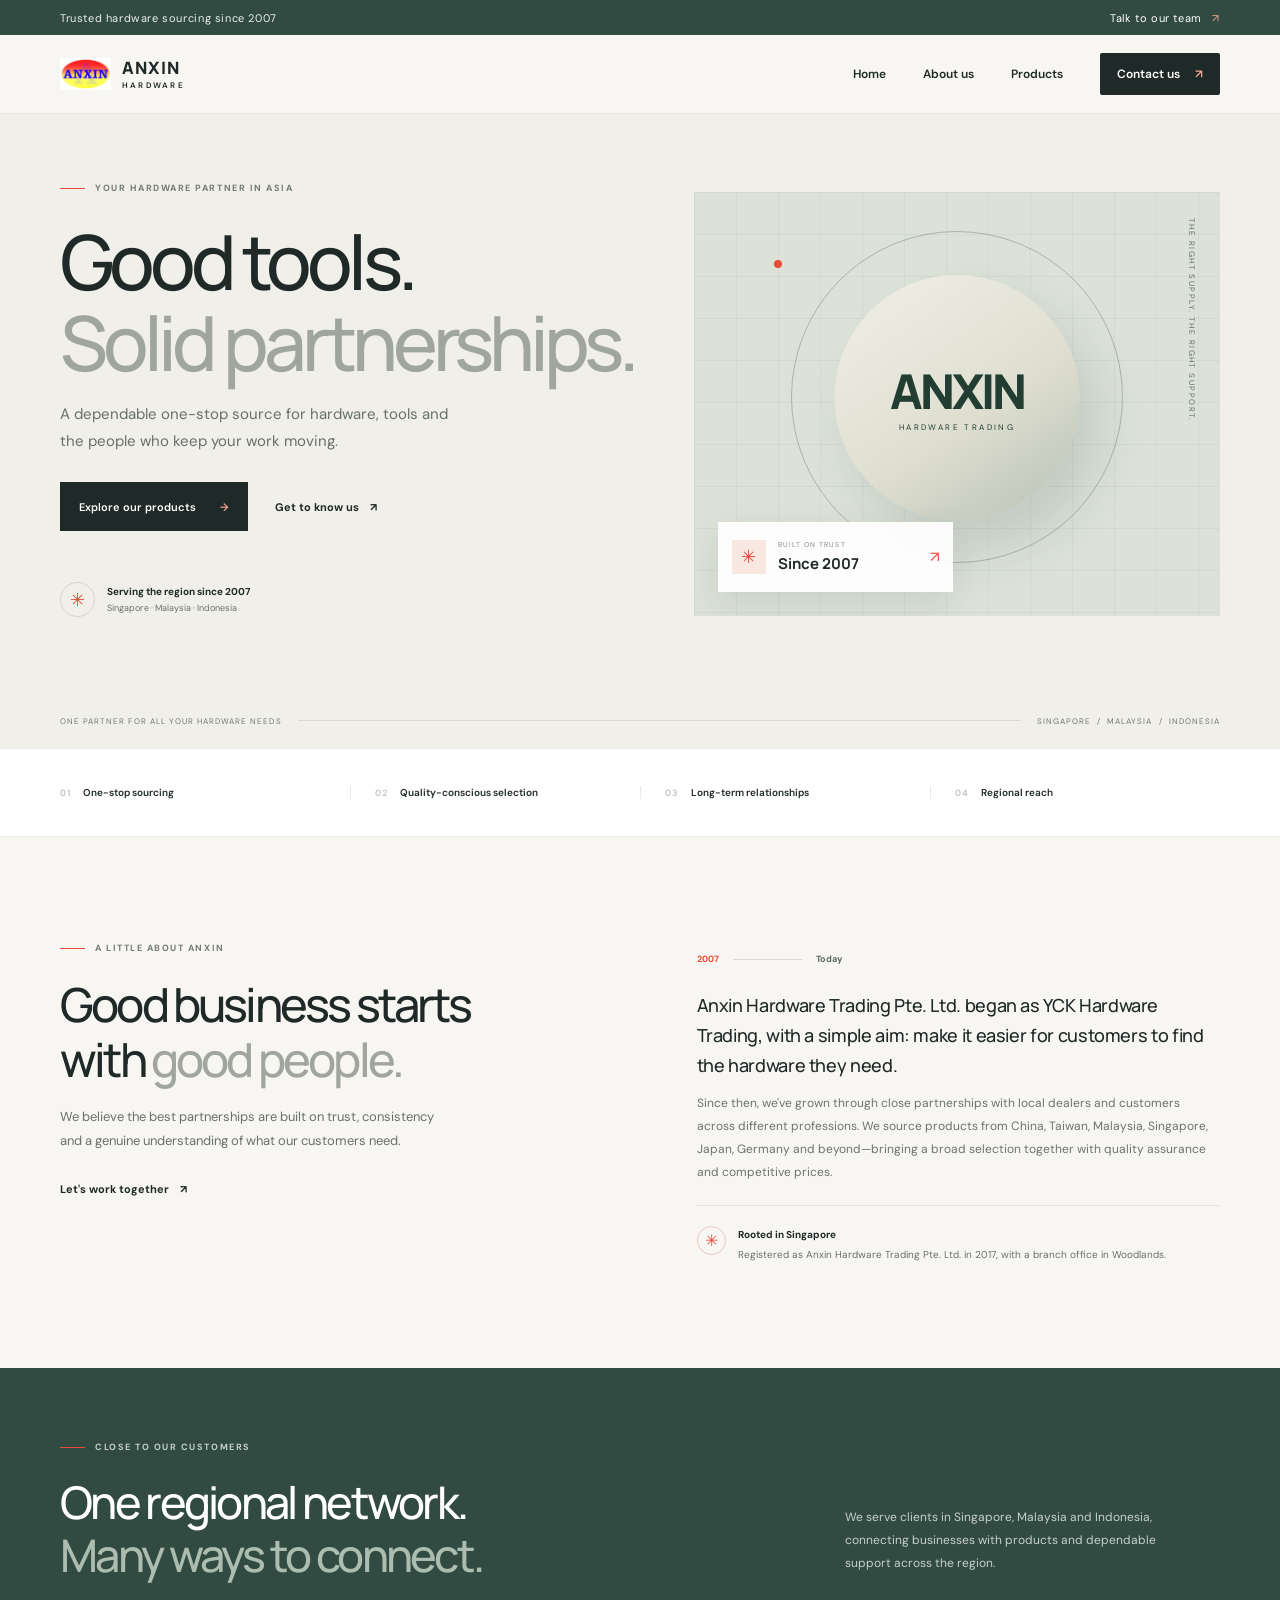
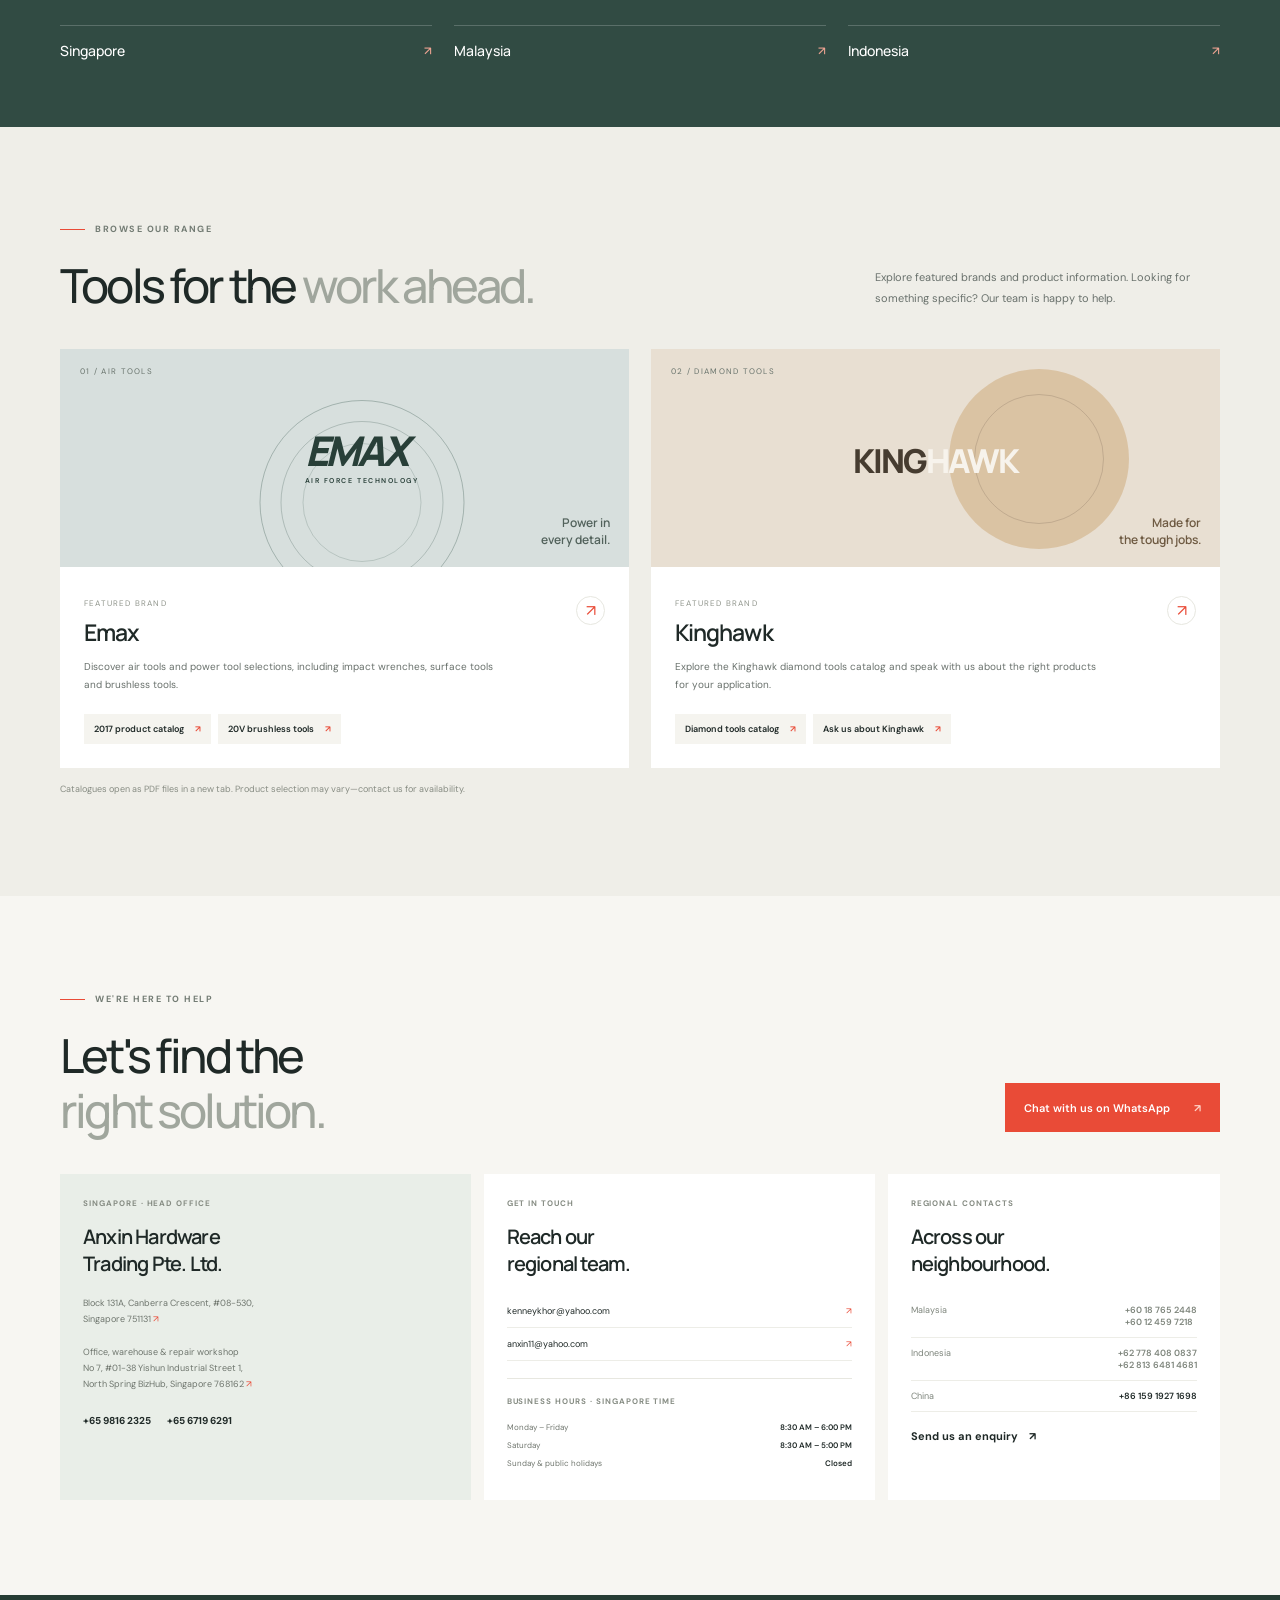
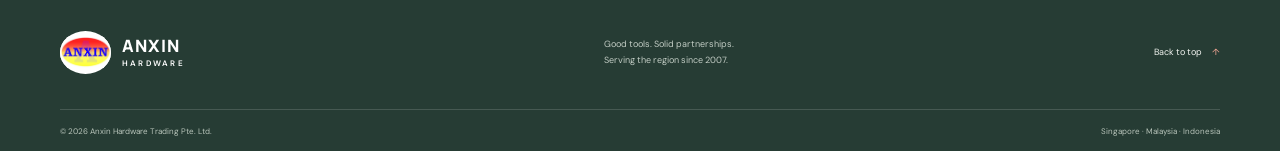
==== index.html @ 5252789d "Publish Anxin Hardware website Co-authored-by: Copilot <223556219+Copilot@users.noreply.github.com>" ====
<!doctype html>
<html lang="en">
<head>
  <meta charset="utf-8">
  <meta name="viewport" content="width=device-width, initial-scale=1">
  <meta name="theme-color" content="#f7f6f2">
  <meta name="description" content="Anxin Hardware Trading Pte. Ltd. — dependable hardware sourcing and one-stop solutions for Singapore, Malaysia and Indonesia since 2007.">
  <title>Anxin Hardware | Tools and hardware, sourced with care</title>
  <link rel="preconnect" href="https://fonts.googleapis.com">
  <link rel="preconnect" href="https://fonts.gstatic.com" crossorigin>
  <link href="https://fonts.googleapis.com/css2?family=DM+Sans:wght@400;500;600;700&family=Manrope:wght@400;500;600;700;800&display=swap" rel="stylesheet">
  <link rel="stylesheet" href="styles.css">
</head>
<body>
  <div class="topline">
    <div class="container topline-inner">
      <span>Trusted hardware sourcing since 2007</span>
      <a href="https://wa.me/6598162325" target="_blank" rel="noreferrer">Talk to our team <span aria-hidden="true">↗</span></a>
    </div>
  </div>

  <header class="site-header">
    <div class="container nav-wrap">
      <a class="brand" href="#home" aria-label="Anxin Hardware home">
        <img src="AnxinHardware%20Logo.png" alt="Anxin Hardware logo">
        <span class="brand-name">ANXIN <span>HARDWARE</span></span>
      </a>
      <button class="menu-toggle" type="button" aria-label="Open navigation" aria-expanded="false" aria-controls="primary-nav">
        <span></span><span></span>
      </button>
      <nav id="primary-nav" class="primary-nav" aria-label="Main navigation">
        <a href="#home">Home</a>
        <a href="#about">About us</a>
        <a href="#products">Products</a>
        <a class="nav-contact" href="#contact">Contact us <span aria-hidden="true">↗</span></a>
      </nav>
    </div>
  </header>

  <main>
    <section class="hero" id="home">
      <div class="container hero-grid">
        <div class="hero-copy">
          <div class="eyebrow"><span class="eyebrow-line"></span> Your hardware partner in Asia</div>
          <h1>Good tools.<br><span>Solid partnerships.</span></h1>
          <p class="hero-intro">A dependable one-stop source for hardware, tools and the people who keep your work moving.</p>
          <div class="hero-actions">
            <a class="button button-dark" href="#products">Explore our products <span aria-hidden="true">→</span></a>
            <a class="text-link" href="#about">Get to know us <span aria-hidden="true">↗</span></a>
          </div>
          <div class="hero-proof">
            <span class="proof-mark" aria-hidden="true">✳</span>
            <span><strong>Serving the region since 2007</strong><small>Singapore · Malaysia · Indonesia</small></span>
          </div>
        </div>
        <div class="hero-art" aria-label="Anxin Hardware brand artwork">
          <div class="art-grid"></div>
          <div class="art-circle art-circle-one"></div>
          <div class="art-circle art-circle-two"></div>
          <div class="art-stamp"><span>ANXIN</span><small>HARDWARE TRADING</small></div>
          <div class="art-card">
            <span class="art-card-icon">✳</span>
            <span><small>BUILT ON TRUST</small><strong>Since 2007</strong></span>
            <span class="art-arrow" aria-hidden="true">↗</span>
          </div>
          <span class="art-caption">The right supply. The right support.</span>
          <span class="art-orbit" aria-hidden="true"></span>
        </div>
      </div>
      <div class="container hero-bottom">
        <span>One partner for all your hardware needs</span>
        <span class="hero-bottom-line"></span>
        <span>Singapore&nbsp; / &nbsp;Malaysia&nbsp; / &nbsp;Indonesia</span>
      </div>
    </section>

    <section class="intro-band" aria-label="Company overview">
      <div class="container intro-grid">
        <div><span class="intro-number">01</span><span>One-stop sourcing</span></div>
        <div><span class="intro-number">02</span><span>Quality-conscious selection</span></div>
        <div><span class="intro-number">03</span><span>Long-term relationships</span></div>
        <div><span class="intro-number">04</span><span>Regional reach</span></div>
      </div>
    </section>

    <section class="section about-section" id="about">
      <div class="container about-grid">
        <div class="section-heading">
          <div class="eyebrow"><span class="eyebrow-line"></span> A little about Anxin</div>
          <h2>Good business starts<br>with <span>good people.</span></h2>
          <p>We believe the best partnerships are built on trust, consistency and a genuine understanding of what our customers need.</p>
          <a class="text-link" href="#contact">Let's work together <span aria-hidden="true">↗</span></a>
        </div>
        <div class="about-story">
          <div class="story-date"><span>2007</span><span class="story-rule"></span><span>Today</span></div>
          <p class="story-lead">Anxin Hardware Trading Pte. Ltd. began as YCK Hardware Trading, with a simple aim: make it easier for customers to find the hardware they need.</p>
          <p>Since then, we've grown through close partnerships with local dealers and customers across different professions. We source products from China, Taiwan, Malaysia, Singapore, Japan, Germany and beyond—bringing a broad selection together with quality assurance and competitive prices.</p>
          <div class="story-note"><span class="note-icon">✳</span><span><strong>Rooted in Singapore</strong><small>Registered as Anxin Hardware Trading Pte. Ltd. in 2017, with a branch office in Woodlands.</small></span></div>
        </div>
      </div>
    </section>

    <section class="reach-section">
      <div class="container reach-grid">
        <div>
          <div class="eyebrow eyebrow-light"><span class="eyebrow-line"></span> Close to our customers</div>
          <h2>One regional network.<br><span>Many ways to connect.</span></h2>
        </div>
        <p>We serve clients in Singapore, Malaysia and Indonesia, connecting businesses with products and dependable support across the region.</p>
        <div class="reach-countries" aria-label="Markets served">
          <span>Singapore <i>↗</i></span><span>Malaysia <i>↗</i></span><span>Indonesia <i>↗</i></span>
        </div>
      </div>
    </section>

    <section class="section products-section" id="products">
      <div class="container">
        <div class="products-heading">
          <div>
            <div class="eyebrow"><span class="eyebrow-line"></span> Browse our range</div>
            <h2>Tools for the <span>work ahead.</span></h2>
          </div>
          <p>Explore featured brands and product information. Looking for something specific? Our team is happy to help.</p>
        </div>
        <div class="product-grid">
          <article class="product-card emax-card">
            <div class="product-visual emax-visual">
              <span class="product-index">01 / AIR TOOLS</span>
              <div class="visual-rings"></div>
              <div class="product-wordmark">EMAX<small>AIR FORCE TECHNOLOGY</small></div>
              <span class="visual-caption">Power in<br>every detail.</span>
            </div>
            <div class="product-info">
              <div><span class="product-kicker">Featured brand</span><h3>Emax</h3></div>
              <span class="product-symbol" aria-hidden="true">↗</span>
              <p>Discover air tools and power tool selections, including impact wrenches, surface tools and brushless tools.</p>
              <div class="catalog-links">
                <a href="Emax/emax-2017-new-products.pdf" target="_blank" rel="noreferrer">2017 product catalog <span>↗</span></a>
                <a href="Emax/20v-brushless-power-tools-dm.pdf" target="_blank" rel="noreferrer">20V brushless tools <span>↗</span></a>
              </div>
            </div>
          </article>
          <article class="product-card kinghawk-card">
            <div class="product-visual kinghawk-visual">
              <span class="product-index">02 / DIAMOND TOOLS</span>
              <div class="hawk-sun"></div>
              <div class="kinghawk-wordmark">KING<span>HAWK</span></div>
              <span class="visual-caption">Made for<br>the tough jobs.</span>
            </div>
            <div class="product-info">
              <div><span class="product-kicker">Featured brand</span><h3>Kinghawk</h3></div>
              <span class="product-symbol" aria-hidden="true">↗</span>
              <p>Explore the Kinghawk diamond tools catalog and speak with us about the right products for your application.</p>
              <div class="catalog-links">
                <a href="Kinghawk/zhuhai-kinghawk-diamond-tools1.pdf" target="_blank" rel="noreferrer">Diamond tools catalog <span>↗</span></a>
                <a href="#contact">Ask us about Kinghawk <span>↗</span></a>
              </div>
            </div>
          </article>
        </div>
        <p class="catalog-footnote">Catalogues open as PDF files in a new tab. Product selection may vary—contact us for availability.</p>
      </div>
    </section>

    <section class="section contact-section" id="contact">
      <div class="container contact-heading">
        <div>
          <div class="eyebrow"><span class="eyebrow-line"></span> We're here to help</div>
          <h2>Let's find the<br><span>right solution.</span></h2>
        </div>
        <a class="button button-red" href="https://wa.me/6598162325" target="_blank" rel="noreferrer">Chat with us on WhatsApp <span aria-hidden="true">↗</span></a>
      </div>
      <div class="container contact-grid">
        <div class="contact-card contact-main">
          <span class="contact-label">Singapore · Head office</span>
          <h3>Anxin Hardware<br>Trading Pte. Ltd.</h3>
          <a class="address-link" href="https://maps.google.com/?q=Block+131A+Canberra+Crescent+Singapore+751131" target="_blank" rel="noreferrer">Block 131A, Canberra Crescent, #08-530,<br>Singapore 751131 <span>↗</span></a>
          <a class="address-link" href="https://maps.google.com/?q=No+7+Yishun+Industrial+Street+1+Singapore+768162" target="_blank" rel="noreferrer">Office, warehouse &amp; repair workshop<br>No 7, #01-38 Yishun Industrial Street 1,<br>North Spring BizHub, Singapore 768162 <span>↗</span></a>
          <a class="contact-phone" href="tel:+6598162325">+65 9816 2325</a>
          <a class="contact-phone" href="tel:+6567196291">+65 6719 6291</a>
        </div>
        <div class="contact-card">
          <span class="contact-label">Get in touch</span>
          <h3>Reach our<br>regional team.</h3>
          <a class="contact-detail" href="mailto:kenneykhor@yahoo.com">kenneykhor@yahoo.com <span>↗</span></a>
          <a class="contact-detail" href="mailto:anxin11@yahoo.com">anxin11@yahoo.com <span>↗</span></a>
          <div class="contact-divider"></div>
          <span class="contact-label">Business hours · Singapore time</span>
          <p class="hours">Monday – Friday <span>8:30 AM – 6:00 PM</span></p>
          <p class="hours">Saturday <span>8:30 AM – 5:00 PM</span></p>
          <p class="hours">Sunday &amp; public holidays <span>Closed</span></p>
        </div>
        <div class="contact-card regional-card">
          <span class="contact-label">Regional contacts</span>
          <h3>Across our<br>neighbourhood.</h3>
          <div class="region-phone"><span>Malaysia</span><span><a href="tel:+60187652448">+60 18 765 2448</a><br><a href="tel:+60124597218">+60 12 459 7218</a></span></div>
          <div class="region-phone"><span>Indonesia</span><span><a href="tel:+627784080837">+62 778 408 0837</a><br><a href="tel:+6281364814681">+62 813 6481 4681</a></span></div>
          <div class="region-phone"><span>China</span><a href="tel:+86159271698">+86 159 1927 1698</a></div>
          <a class="text-link regional-link" href="https://wa.me/6598162325" target="_blank" rel="noreferrer">Send us an enquiry <span aria-hidden="true">↗</span></a>
        </div>
      </div>
    </section>
  </main>

  <footer class="site-footer">
    <div class="container footer-main">
      <a class="brand footer-brand" href="#home" aria-label="Anxin Hardware home">
        <img src="AnxinHardware%20Logo.png" alt="">
        <span class="brand-name">ANXIN <span>HARDWARE</span></span>
      </a>
      <p>Good tools. Solid partnerships.<br>Serving the region since 2007.</p>
      <a class="footer-top" href="#home">Back to top <span>↑</span></a>
    </div>
    <div class="container footer-bottom">
      <span>© <span id="year">2026</span> Anxin Hardware Trading Pte. Ltd.</span>
      <span>Singapore · Malaysia · Indonesia</span>
    </div>
  </footer>
  <script src="script.js"></script>
</body>
</html>
---- styles.css ----
:root {
  color-scheme: light;
  --ink: #1f2927;
  --muted: #69716c;
  --paper: #f7f6f2;
  --white: #fff;
  --line: #e4e3dc;
  --red: #e94b37;
  --green: #314b43;
  --serif: "Manrope", "DM Sans", sans-serif;
  --sans: "DM Sans", sans-serif;
}

* { box-sizing: border-box; }
html { scroll-behavior: smooth; scroll-padding-top: 88px; }
body { margin: 0; background: var(--paper); color: var(--ink); font-family: var(--sans); -webkit-font-smoothing: antialiased; }
a { color: inherit; text-decoration: none; }
.container { width: min(1160px, calc(100% - 64px)); margin-inline: auto; }

.topline { background: var(--green); color: #eaf0e9; font-size: 11px; letter-spacing: .055em; }
.topline-inner { height: 35px; display: flex; align-items: center; justify-content: space-between; }
.topline a { color: #fff; }
.topline a span { margin-left: 7px; color: #e9a58e; }
.site-header { position: sticky; z-index: 10; top: 0; background: rgba(247,246,242,.95); backdrop-filter: blur(16px); border-bottom: 1px solid rgba(36,48,44,.08); }
.nav-wrap { height: 78px; display: flex; justify-content: space-between; align-items: center; }
.brand { display: inline-flex; align-items: center; gap: 11px; }
.brand img { display: block; width: 51px; height: 43px; object-fit: contain; }
.brand-name { color: var(--ink); font-family: var(--serif); font-weight: 800; letter-spacing: .07em; font-size: 17px; line-height: 1; }
.brand-name span { display: block; margin-top: 5px; font-family: var(--sans); font-size: 8px; letter-spacing: .28em; font-weight: 600; }
.primary-nav { display: flex; align-items: center; gap: 37px; font-size: 12px; font-weight: 600; }
.primary-nav > a { transition: color .2s ease; }
.primary-nav > a:hover, .text-link:hover { color: var(--red); }
.primary-nav .nav-contact { background: var(--ink); color: white; padding: 13px 17px; border-radius: 2px; }
.nav-contact span { margin-left: 12px; color: #f0a493; }
.menu-toggle { display: none; }

.hero { position: relative; overflow: hidden; background: #f0efe9; }
.hero-grid { min-height: 545px; display: grid; grid-template-columns: 1fr .88fr; align-items: center; gap: 36px; }
.hero-copy { padding: 68px 0 76px; }
.eyebrow { display: flex; align-items: center; gap: 10px; text-transform: uppercase; letter-spacing: .17em; font-size: 9px; line-height: 1.4; font-weight: 700; color: #727b73; }
.eyebrow-line { display: inline-block; width: 25px; height: 1px; background: var(--red); }
h1, h2, h3, p { margin-top: 0; }
.hero h1 { margin: 26px 0 18px; font: 500 clamp(48px, 6.5vw, 76px)/1.07 var(--serif); letter-spacing: -.065em; }
.hero h1 span, h2 span { color: #a0a69d; }
.hero-intro { max-width: 405px; margin-bottom: 27px; color: #68706b; font-size: 15px; line-height: 1.8; }
.hero-actions { display: flex; align-items: center; gap: 27px; }
.button { display: inline-flex; align-items: center; justify-content: space-between; gap: 24px; min-height: 49px; padding: 0 19px; font-size: 11px; font-weight: 600; transition: transform .2s ease, background .2s ease; }
.button:hover { transform: translateY(-2px); }
.button-dark { background: var(--ink); color: #fff; }
.button-dark span { color: #f0a493; }
.text-link { display: inline-flex; gap: 11px; align-items: center; font-size: 11px; font-weight: 700; transition: color .2s ease; }
.hero-proof { display: flex; align-items: center; gap: 12px; margin-top: 51px; }
.proof-mark { width: 35px; height: 35px; display: grid; place-items: center; border: 1px solid #d5d4cb; border-radius: 50%; color: var(--red); font-size: 18px; }
.hero-proof strong, .hero-proof small { display: block; }
.hero-proof strong { font-size: 10px; font-weight: 700; }
.hero-proof small { margin-top: 4px; font-size: 9px; color: var(--muted); }
.hero-art { position: relative; height: 424px; overflow: hidden; background: #dce2d8; }
.art-grid { position: absolute; inset: 0; opacity: .4; background-image: linear-gradient(rgba(62,89,76,.14) 1px, transparent 1px), linear-gradient(90deg, rgba(62,89,76,.14) 1px, transparent 1px); background-size: 42px 42px; }
.art-circle { position: absolute; border-radius: 50%; }
.art-circle-one { width: 332px; height: 332px; top: 39px; left: 50%; transform: translateX(-50%); border: 1px solid rgba(52,78,65,.3); }
.art-circle-two { width: 245px; height: 245px; top: 83px; left: 50%; transform: translateX(-50%); background: linear-gradient(145deg,#f2f0e7 0%,#deded0 58%,#b6c0b2 100%); box-shadow: 20px 28px 50px rgba(43,64,54,.14); }
.art-stamp { position: absolute; z-index: 1; top: 50%; left: 50%; transform: translate(-50%,-55%); text-align: center; color: #223d32; }
.art-stamp span { display: block; font: 800 48px/.95 var(--serif); letter-spacing: -.06em; }
.art-stamp small { display: block; margin-top: 9px; font-size: 8px; letter-spacing: .3em; }
.art-card { position: absolute; z-index: 2; left: 24px; bottom: 24px; width: 235px; min-height: 70px; padding: 14px; display: flex; align-items: center; gap: 12px; background: rgba(255,255,255,.93); box-shadow: 0 12px 35px rgba(33,49,41,.1); }
.art-card-icon { display: grid; place-items: center; width: 34px; height: 34px; background: #f9e8e2; color: var(--red); font-size: 18px; }
.art-card small, .art-card strong { display: block; }
.art-card small { color: #858a81; font-size: 7px; letter-spacing: .15em; }
.art-card strong { margin-top: 4px; font: 700 15px var(--serif); }
.art-arrow { margin-left: auto; font-size: 15px; color: var(--red); }
.art-caption { position: absolute; top: 26px; right: 23px; writing-mode: vertical-rl; font-size: 8px; text-transform: uppercase; letter-spacing: .18em; color: #5f7164; }
.art-orbit { position: absolute; top: 68px; left: 80px; width: 8px; height: 8px; background: var(--red); border-radius: 50%; }
.hero-bottom { height: 55px; display: flex; align-items: center; gap: 16px; text-transform: uppercase; font-size: 8px; letter-spacing: .13em; color: #737971; }
.hero-bottom-line { height: 1px; flex: 1; background: #d9d9d0; }

.intro-band { background: #fff; border-block: 1px solid #edede7; }
.intro-grid { min-height: 87px; display: grid; grid-template-columns: repeat(4,1fr); align-items: center; }
.intro-grid > div { display: flex; align-items: center; gap: 12px; font-size: 10px; font-weight: 600; }
.intro-number { color: #c0c2b8; font-size: 9px; letter-spacing: .1em; }
.intro-grid > div + div { border-left: 1px solid #e9e9e2; padding-left: 24px; }
.section { padding-block: 105px; }
.about-grid { display: grid; grid-template-columns: .95fr 1fr; gap: 12%; }
.section-heading h2, .products-heading h2, .contact-heading h2, .reach-grid h2 { margin: 22px 0 18px; font: 500 clamp(34px,4vw,47px)/1.17 var(--serif); letter-spacing: -.06em; }
.section-heading > p { max-width: 375px; color: var(--muted); font-size: 13px; line-height: 1.9; margin-bottom: 23px; }
.about-story { padding-top: 11px; }
.story-date { display: flex; align-items: center; gap: 14px; font-size: 9px; font-weight: 700; color: #5d685f; }
.story-date span:first-child { color: var(--red); }
.story-rule { width: 69px; height: 1px; background: #d8d8ce; }
.about-story p { color: #6c736c; font-size: 12px; line-height: 1.9; }
.about-story .story-lead { margin: 26px 0 12px; color: var(--ink); font: 500 18px/1.65 var(--serif); letter-spacing: -.02em; }
.story-note { display: flex; gap: 12px; align-items: flex-start; border-top: 1px solid var(--line); margin-top: 22px; padding-top: 20px; }
.note-icon { display: grid; place-items: center; width: 29px; height: 29px; border: 1px solid #e9c9bd; border-radius: 50%; color: var(--red); }
.story-note strong, .story-note small { display: block; }
.story-note strong { margin: 2px 0 5px; font-size: 10px; }
.story-note small { color: var(--muted); font-size: 10px; line-height: 1.7; }

.reach-section { padding: 73px 0 67px; background: var(--green); color: #fff; }
.reach-grid { display: grid; grid-template-columns: 1fr .55fr; gap: 28px 9%; align-items: end; }
.eyebrow-light { color: #c3d0c7; }
.reach-grid h2 { margin-bottom: 0; font-size: clamp(34px,4vw,45px); }
.reach-grid h2 span { color: #acbdb0; }
.reach-grid > p { max-width: 320px; margin-bottom: 7px; color: #c7d1c9; font-size: 12px; line-height: 1.9; }
.reach-countries { grid-column: 1 / -1; display: grid; grid-template-columns: repeat(3,1fr); gap: 22px; margin-top: 16px; }
.reach-countries span { display: flex; align-items: center; justify-content: space-between; padding-top: 15px; border-top: 1px solid rgba(255,255,255,.2); font: 500 14px var(--serif); }
.reach-countries i { color: #f0a493; font-size: 12px; font-style: normal; }

.products-section { background: #efeee8; padding-block: 96px 101px; }
.products-heading { display: flex; align-items: end; justify-content: space-between; gap: 24px; margin-bottom: 36px; }
.products-heading h2 { margin-bottom: 0; }
.products-heading > p { max-width: 345px; margin-bottom: 4px; color: var(--muted); font-size: 11px; line-height: 1.9; }
.product-grid { display: grid; grid-template-columns: 1fr 1fr; gap: 22px; }
.product-card { background: #fff; }
.product-visual { position: relative; height: 218px; overflow: hidden; }
.emax-visual { background: #d7dfdd; }
.kinghawk-visual { background: #e8dfd2; }
.product-index { position: absolute; z-index: 2; top: 17px; left: 20px; font-size: 8px; letter-spacing: .16em; color: #69746d; }
.visual-rings { position: absolute; width: 205px; height: 205px; top: 51px; left: 53%; transform: translateX(-50%); border: 1px solid rgba(42,73,65,.3); border-radius: 50%; }
.visual-rings:before, .visual-rings:after { content: ""; position: absolute; inset: 20px; border: 1px solid rgba(42,73,65,.24); border-radius: 50%; }
.visual-rings:after { inset: 42px; border-color: rgba(42,73,65,.18); }
.product-wordmark { position: absolute; top: 83px; left: 53%; transform: translateX(-50%); color: #283f38; font: italic 800 41px/.9 var(--serif); letter-spacing: -.08em; }
.product-wordmark small { display: block; margin-top: 7px; font: 600 7px var(--sans); letter-spacing: .22em; text-align: center; }
.visual-caption { position: absolute; right: 19px; bottom: 18px; text-align: right; font: 600 12px/1.4 var(--serif); color: rgba(39,58,50,.76); }
.hawk-sun { position: absolute; width: 180px; height: 180px; right: 16%; top: 20px; background: #d4b68e; border-radius: 50%; opacity: .68; }
.hawk-sun:after { content: ""; position: absolute; inset: 25px; border: 1px solid rgba(87,65,40,.3); border-radius: 50%; }
.kinghawk-wordmark { position: absolute; z-index: 1; left: 50%; top: 97px; transform: translateX(-50%); white-space: nowrap; color: #463c30; font: 800 33px/.9 var(--serif); letter-spacing: -.06em; }
.kinghawk-wordmark span { color: #f7f3ec; }
.kinghawk-visual .visual-caption { color: #6e5a42; }
.product-info { position: relative; padding: 23px 24px 24px; }
.product-kicker { color: #90958c; text-transform: uppercase; letter-spacing: .15em; font-size: 8px; }
.product-info h3 { margin: 5px 0 10px; font: 600 23px var(--serif); letter-spacing: -.04em; }
.product-info > p { max-width: 425px; min-height: 38px; margin-bottom: 18px; color: var(--muted); font-size: 10px; line-height: 1.8; }
.product-symbol { position: absolute; top: 29px; right: 24px; width: 29px; height: 29px; display: grid; place-items: center; border: 1px solid #e7e7e0; border-radius: 50%; color: var(--red); }
.catalog-links { display: flex; flex-wrap: wrap; gap: 7px; }
.catalog-links a { padding: 9px 10px; background: #f5f4ef; font-size: 9px; font-weight: 600; transition: background .2s ease; }
.catalog-links a:hover { background: #f8e7e1; }
.catalog-links a span { margin-left: 9px; color: var(--red); }
.catalog-footnote { margin: 15px 0 0; color: #878c83; font-size: 9px; }

.contact-section { padding-block: 97px 95px; }
.contact-heading { display: flex; align-items: end; justify-content: space-between; gap: 24px; margin-bottom: 37px; }
.contact-heading h2 { margin-bottom: 0; }
.button-red { margin-bottom: 5px; background: var(--red); color: white; }
.button-red span { color: #ffd5ca; }
.contact-grid { display: grid; grid-template-columns: 1.05fr 1fr .85fr; gap: 13px; }
.contact-card { min-height: 314px; padding: 24px 23px; background: #fff; }
.contact-main { background: #e9eee8; }
.contact-label { display: block; margin-bottom: 16px; color: #868c83; text-transform: uppercase; letter-spacing: .12em; font-size: 8px; font-weight: 700; }
.contact-card h3 { margin-bottom: 18px; font: 600 20px/1.32 var(--serif); letter-spacing: -.04em; }
.address-link { position: relative; display: block; padding-right: 20px; margin-bottom: 16px; color: #6e756d; font-size: 9px; line-height: 1.8; }
.address-link span { color: var(--red); }
.contact-phone { display: inline-block; margin-right: 12px; font-size: 10px; font-weight: 700; }
.contact-detail { display: flex; justify-content: space-between; padding: 10px 0; border-bottom: 1px solid #edede7; font-size: 9px; }
.contact-detail span { color: var(--red); }
.contact-divider { height: 1px; margin: 17px 0; background: #e7e7e0; }
.hours { display: flex; justify-content: space-between; gap: 12px; margin-bottom: 8px; color: #70766e; font-size: 8px; }
.hours span { color: var(--ink); font-weight: 600; text-align: right; }
.region-phone { display: flex; justify-content: space-between; gap: 10px; padding: 9px 0; border-bottom: 1px solid #edede7; font-size: 9px; }
.region-phone span { color: #7e857c; }
.region-phone a { font-weight: 600; }
.regional-link { margin-top: 17px; }

.site-footer { background: #263c34; color: #f2f4f0; }
.footer-main { min-height: 114px; display: flex; align-items: center; justify-content: space-between; }
.footer-brand .brand-name { color: #fff; }
.footer-brand img { background: #fff; border-radius: 50%; }
.footer-main p { margin: 0; color: #c2ccc4; font-size: 9px; line-height: 1.8; }
.footer-top { font-size: 9px; }
.footer-top span { margin-left: 8px; color: #f0a493; }
.footer-bottom { min-height: 42px; display: flex; justify-content: space-between; align-items: center; border-top: 1px solid rgba(255,255,255,.15); color: #b9c5bb; font-size: 8px; }

@media (max-width: 760px) {
  .container { width: min(100% - 40px, 560px); }
  .topline-inner { height: 32px; font-size: 9px; }
  .nav-wrap { height: 69px; }
  .menu-toggle { display: flex; width: 40px; height: 40px; flex-direction: column; justify-content: center; align-items: center; gap: 6px; border: 0; background: transparent; cursor: pointer; }
  .menu-toggle span { width: 21px; height: 1px; background: var(--ink); transition: transform .2s; }
  .menu-toggle[aria-expanded="true"] span:first-child { transform: translateY(3.5px) rotate(45deg); }
  .menu-toggle[aria-expanded="true"] span:last-child { transform: translateY(-3.5px) rotate(-45deg); }
  .primary-nav { position: absolute; top: 68px; left: 0; right: 0; display: none; padding: 16px 20px 21px; background: var(--paper); border-bottom: 1px solid var(--line); flex-direction: column; align-items: stretch; gap: 0; }
  .primary-nav.is-open { display: flex; }
  .primary-nav > a { padding: 13px 4px; }
  .primary-nav .nav-contact { margin-top: 5px; padding-inline: 14px; }
  .hero-grid { grid-template-columns: 1fr; gap: 0; padding-top: 35px; }
  .hero-copy { padding: 24px 0 34px; }
  .hero h1 { margin-top: 20px; font-size: clamp(48px, 12vw, 68px); }
  .hero-intro { max-width: 370px; font-size: 13px; }
  .hero-proof { margin-top: 32px; }
  .hero-art { height: 330px; }
  .art-circle-one { width: 277px; height: 277px; top: 25px; }
  .art-circle-two { width: 206px; height: 206px; top: 61px; }
  .art-stamp span { font-size: 42px; }
  .hero-bottom { height: 50px; gap: 9px; font-size: 7px; letter-spacing: .07em; }
  .intro-grid { grid-template-columns: 1fr 1fr; gap: 0; padding-block: 11px; }
  .intro-grid > div { min-height: 44px; font-size: 9px; }
  .intro-grid > div + div { border-left: 0; padding-left: 0; }
  .intro-grid > div:nth-child(even) { padding-left: 8px; border-left: 1px solid #e9e9e2; }
  .intro-grid > div:nth-child(n+3) { border-top: 1px solid #e9e9e2; }
  .section { padding-block: 74px; }
  .about-grid { grid-template-columns: 1fr; gap: 36px; }
  .section-heading h2, .products-heading h2, .contact-heading h2 { font-size: 38px; }
  .about-story { padding-top: 0; }
  .reach-section { padding-block: 59px; }
  .reach-grid { grid-template-columns: 1fr; gap: 19px; }
  .reach-grid h2 { font-size: 37px; }
  .reach-grid > p { max-width: 430px; }
  .reach-countries { margin-top: 4px; gap: 13px; }
  .reach-countries span { font-size: 11px; }
  .products-section { padding-block: 70px; }
  .products-heading { display: block; margin-bottom: 25px; }
  .products-heading > p { margin-top: 15px; }
  .product-grid { grid-template-columns: 1fr; gap: 16px; }
  .product-visual { height: 195px; }
  .product-info { padding: 19px; }
  .product-info > p { min-height: 0; }
  .contact-section { padding-block: 73px; }
  .contact-heading { display: block; margin-bottom: 26px; }
  .contact-heading .button { margin-top: 20px; }
  .contact-grid { grid-template-columns: 1fr; gap: 11px; }
  .contact-card { min-height: initial; padding: 22px; }
  .contact-main { min-height: 255px; }
  .footer-main { min-height: 145px; flex-wrap: wrap; gap: 15px; padding-block: 22px; }
  .footer-main p { order: 3; width: 100%; }
  .footer-bottom { min-height: 48px; gap: 12px; font-size: 7px; }
}

@media (prefers-reduced-motion: reduce) {
  *, *::before, *::after { scroll-behavior: auto !important; transition-duration: .01ms !important; }
}
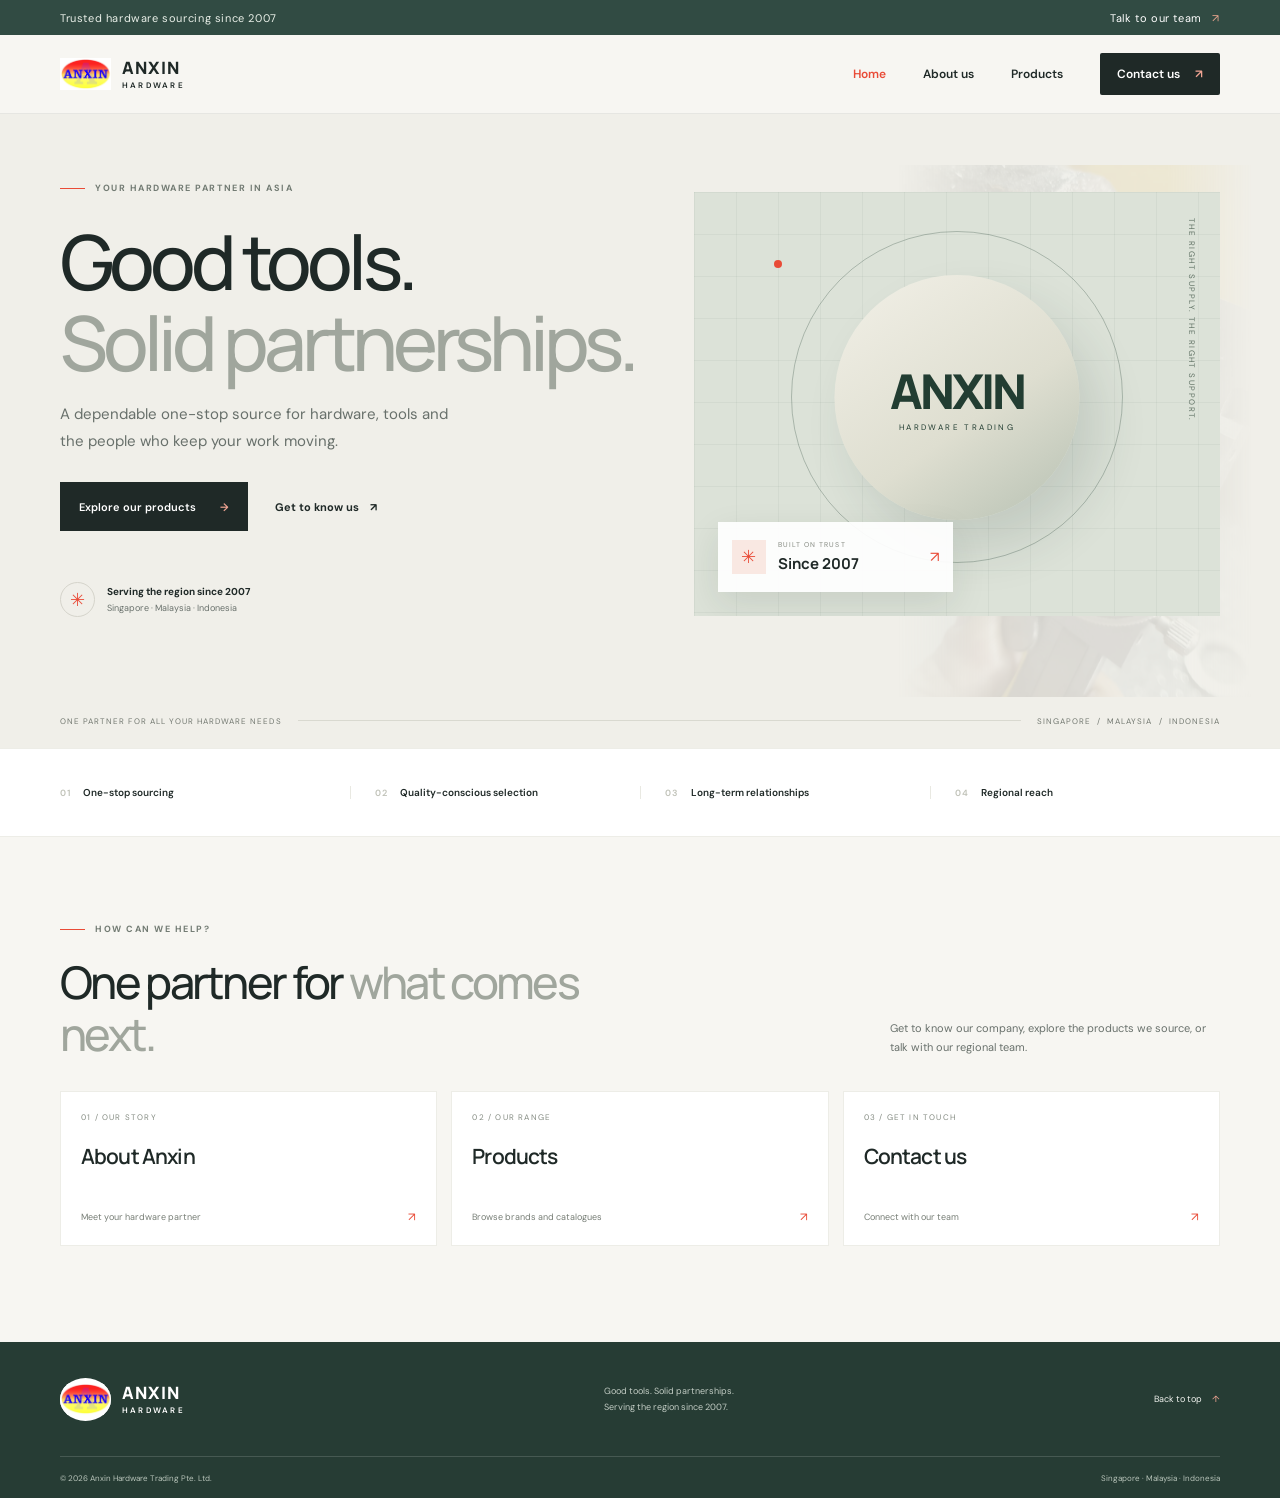
==== commit 6d1cb829: "Split navigation into dedicated pages Co-authored-by: Copilot <223556219+Copilot@users.noreply.githu" ====
--- a/index.html
+++ b/index.html
@@ -11,7 +11,7 @@
   <link href="https://fonts.googleapis.com/css2?family=DM+Sans:wght@400;500;600;700&family=Manrope:wght@400;500;600;700;800&display=swap" rel="stylesheet">
   <link rel="stylesheet" href="styles.css">
 </head>
-<body>
+<body id="top">
   <div class="topline">
     <div class="container topline-inner">
       <span>Trusted hardware sourcing since 2007</span>
@@ -21,7 +21,7 @@
 
   <header class="site-header">
     <div class="container nav-wrap">
-      <a class="brand" href="#home" aria-label="Anxin Hardware home">
+      <a class="brand" href="index.html" aria-label="Anxin Hardware home">
         <img src="AnxinHardware%20Logo.png" alt="Anxin Hardware logo">
         <span class="brand-name">ANXIN <span>HARDWARE</span></span>
       </a>
@@ -29,24 +29,24 @@
         <span></span><span></span>
       </button>
       <nav id="primary-nav" class="primary-nav" aria-label="Main navigation">
-        <a href="#home">Home</a>
-        <a href="#about">About us</a>
-        <a href="#products">Products</a>
-        <a class="nav-contact" href="#contact">Contact us <span aria-hidden="true">↗</span></a>
+        <a href="index.html" aria-current="page">Home</a>
+        <a href="about.html">About us</a>
+        <a href="products.html">Products</a>
+        <a class="nav-contact" href="contact.html">Contact us <span aria-hidden="true">↗</span></a>
       </nav>
     </div>
   </header>
 
   <main>
-    <section class="hero" id="home">
+    <section class="hero">
       <div class="container hero-grid">
         <div class="hero-copy">
           <div class="eyebrow"><span class="eyebrow-line"></span> Your hardware partner in Asia</div>
           <h1>Good tools.<br><span>Solid partnerships.</span></h1>
           <p class="hero-intro">A dependable one-stop source for hardware, tools and the people who keep your work moving.</p>
           <div class="hero-actions">
-            <a class="button button-dark" href="#products">Explore our products <span aria-hidden="true">→</span></a>
-            <a class="text-link" href="#about">Get to know us <span aria-hidden="true">↗</span></a>
+            <a class="button button-dark" href="products.html">Explore our products <span aria-hidden="true">→</span></a>
+            <a class="text-link" href="about.html">Get to know us <span aria-hidden="true">↗</span></a>
           </div>
           <div class="hero-proof">
             <span class="proof-mark" aria-hidden="true">✳</span>
@@ -83,120 +83,29 @@
       </div>
     </section>
 
-    <section class="section about-section" id="about">
-      <div class="container about-grid">
-        <div class="section-heading">
-          <div class="eyebrow"><span class="eyebrow-line"></span> A little about Anxin</div>
-          <h2>Good business starts<br>with <span>good people.</span></h2>
-          <p>We believe the best partnerships are built on trust, consistency and a genuine understanding of what our customers need.</p>
-          <a class="text-link" href="#contact">Let's work together <span aria-hidden="true">↗</span></a>
+    <section class="home-pages">
+      <div class="container">
+        <div class="eyebrow"><span class="eyebrow-line"></span> How can we help?</div>
+        <div class="home-pages-heading">
+          <h2>One partner for <span>what comes next.</span></h2>
+          <p>Get to know our company, explore the products we source, or talk with our regional team.</p>
         </div>
-        <div class="about-story">
-          <div class="story-date"><span>2007</span><span class="story-rule"></span><span>Today</span></div>
-          <p class="story-lead">Anxin Hardware Trading Pte. Ltd. began as YCK Hardware Trading, with a simple aim: make it easier for customers to find the hardware they need.</p>
-          <p>Since then, we've grown through close partnerships with local dealers and customers across different professions. We source products from China, Taiwan, Malaysia, Singapore, Japan, Germany and beyond—bringing a broad selection together with quality assurance and competitive prices.</p>
-          <div class="story-note"><span class="note-icon">✳</span><span><strong>Rooted in Singapore</strong><small>Registered as Anxin Hardware Trading Pte. Ltd. in 2017, with a branch office in Woodlands.</small></span></div>
-        </div>
-      </div>
-    </section>
-
-    <section class="reach-section">
-      <div class="container reach-grid">
-        <div>
-          <div class="eyebrow eyebrow-light"><span class="eyebrow-line"></span> Close to our customers</div>
-          <h2>One regional network.<br><span>Many ways to connect.</span></h2>
-        </div>
-        <p>We serve clients in Singapore, Malaysia and Indonesia, connecting businesses with products and dependable support across the region.</p>
-        <div class="reach-countries" aria-label="Markets served">
-          <span>Singapore <i>↗</i></span><span>Malaysia <i>↗</i></span><span>Indonesia <i>↗</i></span>
-        </div>
-      </div>
-    </section>
-
-    <section class="section products-section" id="products">
-      <div class="container">
-        <div class="products-heading">
-          <div>
-            <div class="eyebrow"><span class="eyebrow-line"></span> Browse our range</div>
-            <h2>Tools for the <span>work ahead.</span></h2>
-          </div>
-          <p>Explore featured brands and product information. Looking for something specific? Our team is happy to help.</p>
-        </div>
-        <div class="product-grid">
-          <article class="product-card emax-card">
-            <div class="product-visual emax-visual">
-              <span class="product-index">01 / AIR TOOLS</span>
-              <div class="visual-rings"></div>
-              <div class="product-wordmark">EMAX<small>AIR FORCE TECHNOLOGY</small></div>
-              <span class="visual-caption">Power in<br>every detail.</span>
-            </div>
-            <div class="product-info">
-              <div><span class="product-kicker">Featured brand</span><h3>Emax</h3></div>
-              <span class="product-symbol" aria-hidden="true">↗</span>
-              <p>Discover air tools and power tool selections, including impact wrenches, surface tools and brushless tools.</p>
-              <div class="catalog-links">
-                <a href="Emax/emax-2017-new-products.pdf" target="_blank" rel="noreferrer">2017 product catalog <span>↗</span></a>
-                <a href="Emax/20v-brushless-power-tools-dm.pdf" target="_blank" rel="noreferrer">20V brushless tools <span>↗</span></a>
-              </div>
-            </div>
-          </article>
-          <article class="product-card kinghawk-card">
-            <div class="product-visual kinghawk-visual">
-              <span class="product-index">02 / DIAMOND TOOLS</span>
-              <div class="hawk-sun"></div>
-              <div class="kinghawk-wordmark">KING<span>HAWK</span></div>
-              <span class="visual-caption">Made for<br>the tough jobs.</span>
-            </div>
-            <div class="product-info">
-              <div><span class="product-kicker">Featured brand</span><h3>Kinghawk</h3></div>
-              <span class="product-symbol" aria-hidden="true">↗</span>
-              <p>Explore the Kinghawk diamond tools catalog and speak with us about the right products for your application.</p>
-              <div class="catalog-links">
-                <a href="Kinghawk/zhuhai-kinghawk-diamond-tools1.pdf" target="_blank" rel="noreferrer">Diamond tools catalog <span>↗</span></a>
-                <a href="#contact">Ask us about Kinghawk <span>↗</span></a>
-              </div>
-            </div>
-          </article>
-        </div>
-        <p class="catalog-footnote">Catalogues open as PDF files in a new tab. Product selection may vary—contact us for availability.</p>
-      </div>
-    </section>
-
-    <section class="section contact-section" id="contact">
-      <div class="container contact-heading">
-        <div>
-          <div class="eyebrow"><span class="eyebrow-line"></span> We're here to help</div>
-          <h2>Let's find the<br><span>right solution.</span></h2>
-        </div>
-        <a class="button button-red" href="https://wa.me/6598162325" target="_blank" rel="noreferrer">Chat with us on WhatsApp <span aria-hidden="true">↗</span></a>
-      </div>
-      <div class="container contact-grid">
-        <div class="contact-card contact-main">
-          <span class="contact-label">Singapore · Head office</span>
-          <h3>Anxin Hardware<br>Trading Pte. Ltd.</h3>
-          <a class="address-link" href="https://maps.google.com/?q=Block+131A+Canberra+Crescent+Singapore+751131" target="_blank" rel="noreferrer">Block 131A, Canberra Crescent, #08-530,<br>Singapore 751131 <span>↗</span></a>
-          <a class="address-link" href="https://maps.google.com/?q=No+7+Yishun+Industrial+Street+1+Singapore+768162" target="_blank" rel="noreferrer">Office, warehouse &amp; repair workshop<br>No 7, #01-38 Yishun Industrial Street 1,<br>North Spring BizHub, Singapore 768162 <span>↗</span></a>
-          <a class="contact-phone" href="tel:+6598162325">+65 9816 2325</a>
-          <a class="contact-phone" href="tel:+6567196291">+65 6719 6291</a>
-        </div>
-        <div class="contact-card">
-          <span class="contact-label">Get in touch</span>
-          <h3>Reach our<br>regional team.</h3>
-          <a class="contact-detail" href="mailto:kenneykhor@yahoo.com">kenneykhor@yahoo.com <span>↗</span></a>
-          <a class="contact-detail" href="mailto:anxin11@yahoo.com">anxin11@yahoo.com <span>↗</span></a>
-          <div class="contact-divider"></div>
-          <span class="contact-label">Business hours · Singapore time</span>
-          <p class="hours">Monday – Friday <span>8:30 AM – 6:00 PM</span></p>
-          <p class="hours">Saturday <span>8:30 AM – 5:00 PM</span></p>
-          <p class="hours">Sunday &amp; public holidays <span>Closed</span></p>
-        </div>
-        <div class="contact-card regional-card">
-          <span class="contact-label">Regional contacts</span>
-          <h3>Across our<br>neighbourhood.</h3>
-          <div class="region-phone"><span>Malaysia</span><span><a href="tel:+60187652448">+60 18 765 2448</a><br><a href="tel:+60124597218">+60 12 459 7218</a></span></div>
-          <div class="region-phone"><span>Indonesia</span><span><a href="tel:+627784080837">+62 778 408 0837</a><br><a href="tel:+6281364814681">+62 813 6481 4681</a></span></div>
-          <div class="region-phone"><span>China</span><a href="tel:+86159271698">+86 159 1927 1698</a></div>
-          <a class="text-link regional-link" href="https://wa.me/6598162325" target="_blank" rel="noreferrer">Send us an enquiry <span aria-hidden="true">↗</span></a>
+        <div class="home-pages-grid">
+          <a class="home-page-card" href="about.html">
+            <span class="home-page-number">01 / OUR STORY</span>
+            <strong>About Anxin</strong>
+            <span class="home-page-link">Meet your hardware partner <i aria-hidden="true">↗</i></span>
+          </a>
+          <a class="home-page-card" href="products.html">
+            <span class="home-page-number">02 / OUR RANGE</span>
+            <strong>Products</strong>
+            <span class="home-page-link">Browse brands and catalogues <i aria-hidden="true">↗</i></span>
+          </a>
+          <a class="home-page-card" href="contact.html">
+            <span class="home-page-number">03 / GET IN TOUCH</span>
+            <strong>Contact us</strong>
+            <span class="home-page-link">Connect with our team <i aria-hidden="true">↗</i></span>
+          </a>
         </div>
       </div>
     </section>
@@ -204,12 +113,12 @@
 
   <footer class="site-footer">
     <div class="container footer-main">
-      <a class="brand footer-brand" href="#home" aria-label="Anxin Hardware home">
+      <a class="brand footer-brand" href="index.html" aria-label="Anxin Hardware home">
         <img src="AnxinHardware%20Logo.png" alt="">
         <span class="brand-name">ANXIN <span>HARDWARE</span></span>
       </a>
       <p>Good tools. Solid partnerships.<br>Serving the region since 2007.</p>
-      <a class="footer-top" href="#home">Back to top <span>↑</span></a>
+      <a class="footer-top" href="#top">Back to top <span>↑</span></a>
     </div>
     <div class="container footer-bottom">
       <span>© <span id="year">2026</span> Anxin Hardware Trading Pte. Ltd.</span>
--- a/styles.css
+++ b/styles.css
@@ -32,9 +32,36 @@
 .primary-nav > a:hover, .text-link:hover { color: var(--red); }
 .primary-nav .nav-contact { background: var(--ink); color: white; padding: 13px 17px; border-radius: 2px; }
 .nav-contact span { margin-left: 12px; color: #f0a493; }
+.primary-nav > a[aria-current="page"]:not(.nav-contact) { color: var(--red); }
 .menu-toggle { display: none; }
 
-.hero { position: relative; overflow: hidden; background: #f0efe9; }
+.page-banner { position: relative; isolation: isolate; overflow: hidden; min-height: 320px; display: flex; align-items: center; background: var(--green); color: #fff; }
+.page-banner::before { position: absolute; z-index: -1; inset: 0 0 0 auto; width: min(45vw, 590px); background-position: center; background-repeat: no-repeat; background-size: cover; content: ""; opacity: .12; filter: grayscale(1); mask-image: linear-gradient(90deg, transparent, #000 38%, #000); }
+.page-banner-about::before { background-image: url("Emax/emax-2020/Mini%20Impact%20wrench.jpg"); }
+.page-banner-products::before { background-image: url("Emax/emax-2020/Surface%20tool%202%20(Minimal).jpg"); }
+.page-banner-contact::before { background-image: url("Emax/emax-2020/Rathet%20Wrench%20(Minimal).jpg"); }
+.page-banner-content { position: relative; z-index: 1; padding-block: 62px; }
+.page-banner .eyebrow { color: #c3d0c7; }
+.page-banner h1 { margin: 21px 0 13px; font: 500 clamp(43px, 5.5vw, 64px)/1.1 var(--serif); letter-spacing: -.06em; }
+.page-banner h1 span { color: #acbdb0; }
+.page-banner-content > p { max-width: 490px; margin-bottom: 0; color: #d0d9d2; font-size: 13px; line-height: 1.8; }
+.page-banner-index { position: absolute; right: max(32px, calc((100vw - 1160px) / 2)); bottom: 22px; color: #bdcbc1; font-size: 8px; letter-spacing: .16em; }
+.page-banner-contact .button { margin-top: 22px; }
+.home-pages { padding-block: 86px 96px; }
+.home-pages-heading { display: flex; justify-content: space-between; align-items: end; gap: 32px; margin: 20px 0 30px; }
+.home-pages-heading h2 { max-width: 580px; margin: 0; font: 500 clamp(32px,4vw,45px)/1.17 var(--serif); letter-spacing: -.06em; }
+.home-pages-heading h2 span { color: #a0a69d; }
+.home-pages-heading p { max-width: 330px; margin: 0 0 3px; color: var(--muted); font-size: 11px; line-height: 1.8; }
+.home-pages-grid { display: grid; grid-template-columns: repeat(3, 1fr); gap: 14px; }
+.home-page-card { min-height: 155px; padding: 20px; display: flex; flex-direction: column; background: #fff; border: 1px solid #edede7; transition: transform .2s ease, box-shadow .2s ease; }
+.home-page-card:hover { transform: translateY(-3px); box-shadow: 0 12px 32px rgba(31,41,39,.07); }
+.home-page-number { color: #858c83; font-size: 8px; letter-spacing: .15em; }
+.home-page-card strong { margin-top: 20px; font: 600 21px var(--serif); letter-spacing: -.04em; }
+.home-page-link { display: flex; justify-content: space-between; align-items: center; margin-top: auto; padding-top: 15px; color: #767d75; font-size: 9px; }
+.home-page-link i { color: var(--red); font-size: 12px; font-style: normal; }
+
+.hero { position: relative; overflow: hidden; isolation: isolate; background: #f0efe9; }
+.hero::before { position: absolute; z-index: -1; top: 8%; right: max(2%, calc((100vw - 1240px) / 2)); width: min(28vw, 360px); height: 84%; background: url("Emax/emax-2020/Steel%205MM.jpg") center 46% / cover no-repeat; content: ""; opacity: .12; filter: saturate(.65); mask-image: linear-gradient(90deg, transparent, #000 27%, #000 76%, transparent); }
 .hero-grid { min-height: 545px; display: grid; grid-template-columns: 1fr .88fr; align-items: center; gap: 36px; }
 .hero-copy { padding: 68px 0 76px; }
 .eyebrow { display: flex; align-items: center; gap: 10px; text-transform: uppercase; letter-spacing: .17em; font-size: 9px; line-height: 1.4; font-weight: 700; color: #727b73; }
@@ -79,6 +106,10 @@
 .intro-number { color: #c0c2b8; font-size: 9px; letter-spacing: .1em; }
 .intro-grid > div + div { border-left: 1px solid #e9e9e2; padding-left: 24px; }
 .section { padding-block: 105px; }
+.about-section, .products-section { position: relative; isolation: isolate; overflow: hidden; }
+.about-section::before, .products-section::before { position: absolute; z-index: -1; inset: 0 0 0 auto; width: min(35vw, 420px); background-position: center; background-repeat: no-repeat; background-size: cover; content: ""; opacity: .09; filter: grayscale(1); mask-image: linear-gradient(90deg, transparent, #000 34%, #000 78%, transparent); pointer-events: none; }
+.about-section::before { background-image: url("Emax/emax-2020/Mini%20Impact%20wrench.jpg"); }
+.products-section::before { background-image: url("Emax/emax-2020/Surface%20tool%202%20(Minimal).jpg"); }
 .about-grid { display: grid; grid-template-columns: .95fr 1fr; gap: 12%; }
 .section-heading h2, .products-heading h2, .contact-heading h2, .reach-grid h2 { margin: 22px 0 18px; font: 500 clamp(34px,4vw,47px)/1.17 var(--serif); letter-spacing: -.06em; }
 .section-heading > p { max-width: 375px; color: var(--muted); font-size: 13px; line-height: 1.9; margin-bottom: 23px; }
@@ -180,7 +211,19 @@
   .primary-nav.is-open { display: flex; }
   .primary-nav > a { padding: 13px 4px; }
   .primary-nav .nav-contact { margin-top: 5px; padding-inline: 14px; }
+  .page-banner { min-height: 300px; }
+  .page-banner-content { padding-block: 49px 56px; }
+  .page-banner h1 { font-size: clamp(39px, 10vw, 55px); }
+  .page-banner::before { width: 55%; opacity: .09; }
+  .page-banner-index { right: 20px; bottom: 17px; font-size: 7px; }
+  .home-pages { padding-block: 65px; }
+  .home-pages-heading { display: block; margin: 17px 0 24px; }
+  .home-pages-heading h2 { font-size: 36px; }
+  .home-pages-heading p { margin-top: 12px; }
+  .home-pages-grid { grid-template-columns: 1fr; gap: 10px; }
+  .home-page-card { min-height: 135px; }
   .hero-grid { grid-template-columns: 1fr; gap: 0; padding-top: 35px; }
+  .hero::before { right: -35px; width: 43%; height: 38%; top: 54%; opacity: .09; }
   .hero-copy { padding: 24px 0 34px; }
   .hero h1 { margin-top: 20px; font-size: clamp(48px, 12vw, 68px); }
   .hero-intro { max-width: 370px; font-size: 13px; }
@@ -197,6 +240,7 @@
   .intro-grid > div:nth-child(n+3) { border-top: 1px solid #e9e9e2; }
   .section { padding-block: 74px; }
   .about-grid { grid-template-columns: 1fr; gap: 36px; }
+  .about-section::before, .products-section::before { width: 56%; opacity: .06; }
   .section-heading h2, .products-heading h2, .contact-heading h2 { font-size: 38px; }
   .about-story { padding-top: 0; }
   .reach-section { padding-block: 59px; }
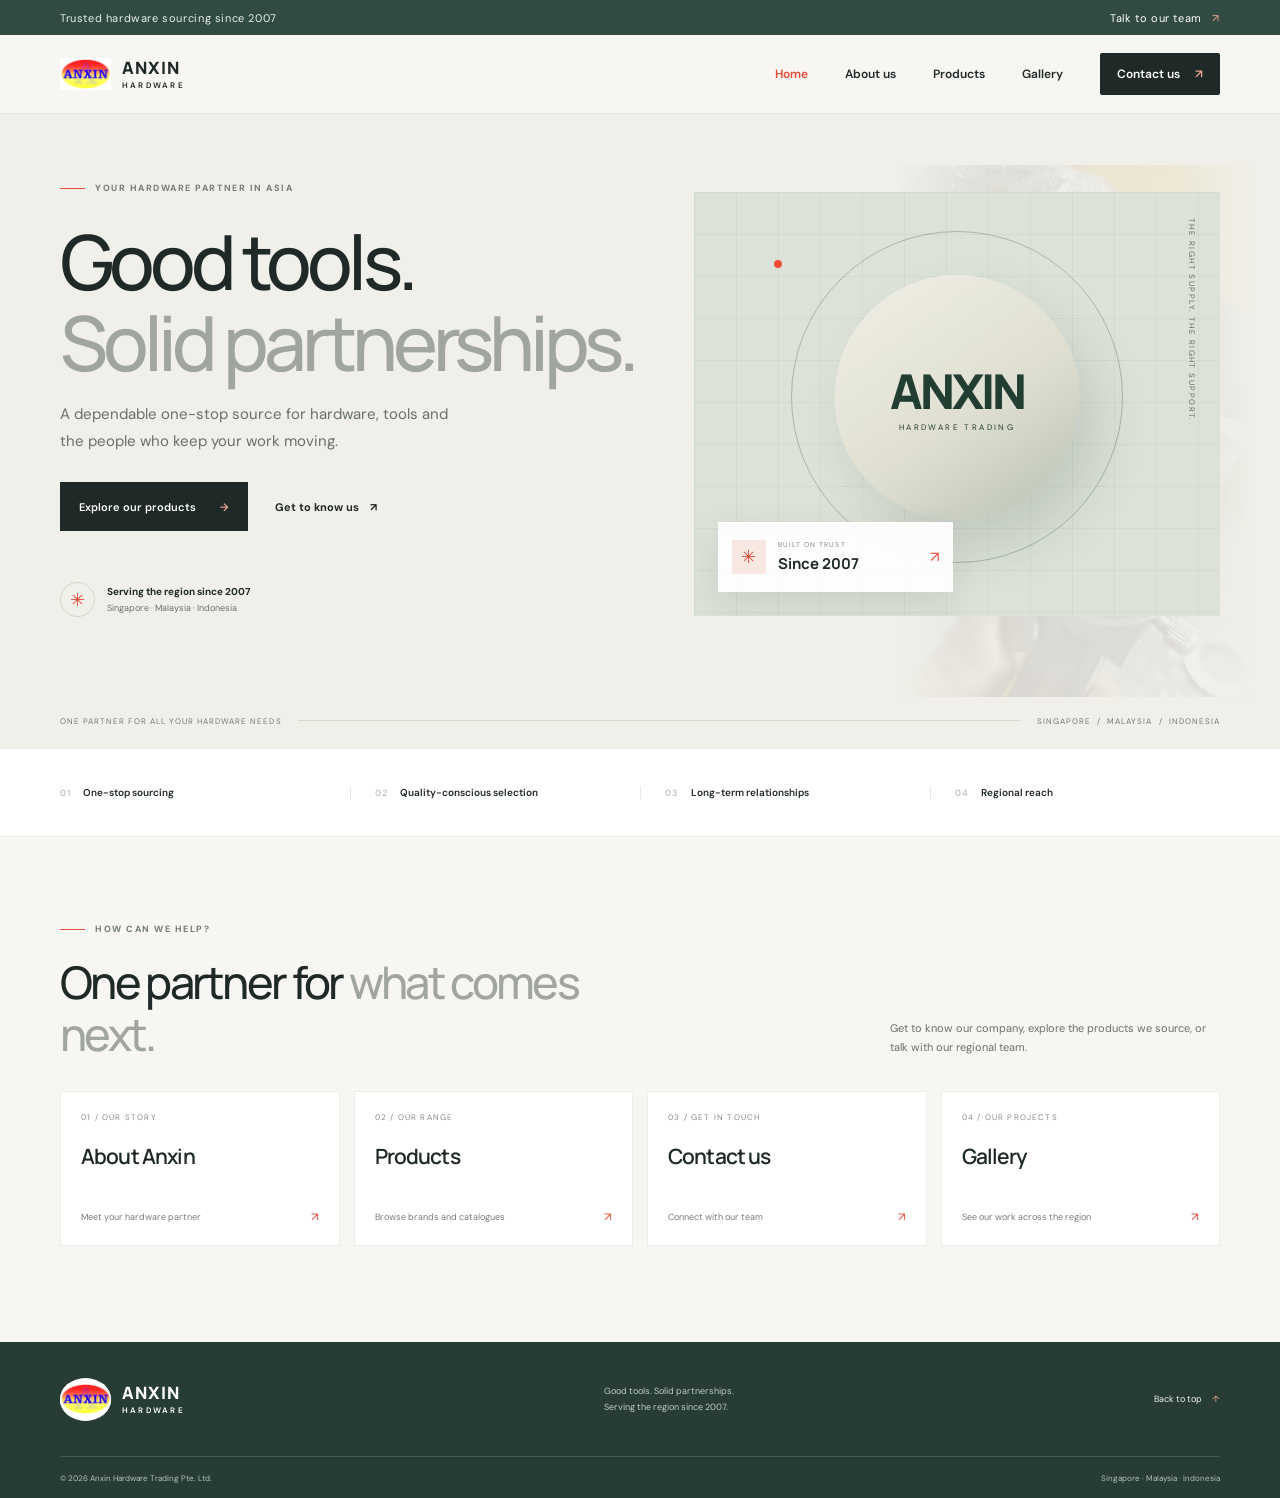
==== commit f9f425f1: "Add projects gallery page Co-authored-by: Copilot <223556219+Copilot@users.noreply.github.com>" ====
--- a/index.html
+++ b/index.html
@@ -32,6 +32,7 @@
         <a href="index.html" aria-current="page">Home</a>
         <a href="about.html">About us</a>
         <a href="products.html">Products</a>
+        <a href="gallery.html">Gallery</a>
         <a class="nav-contact" href="contact.html">Contact us <span aria-hidden="true">↗</span></a>
       </nav>
     </div>
@@ -106,6 +107,11 @@
             <strong>Contact us</strong>
             <span class="home-page-link">Connect with our team <i aria-hidden="true">↗</i></span>
           </a>
+          <a class="home-page-card" href="gallery.html">
+            <span class="home-page-number">04 / OUR PROJECTS</span>
+            <strong>Gallery</strong>
+            <span class="home-page-link">See our work across the region <i aria-hidden="true">↗</i></span>
+          </a>
         </div>
       </div>
     </section>
--- a/styles.css
+++ b/styles.css
@@ -40,6 +40,7 @@
 .page-banner-about::before { background-image: url("Emax/emax-2020/Mini%20Impact%20wrench.jpg"); }
 .page-banner-products::before { background-image: url("Emax/emax-2020/Surface%20tool%202%20(Minimal).jpg"); }
 .page-banner-contact::before { background-image: url("Emax/emax-2020/Rathet%20Wrench%20(Minimal).jpg"); }
+.page-banner-gallery::before { background-image: url("Gallery%20Photos/20180419_160901.jpg"); }
 .page-banner-content { position: relative; z-index: 1; padding-block: 62px; }
 .page-banner .eyebrow { color: #c3d0c7; }
 .page-banner h1 { margin: 21px 0 13px; font: 500 clamp(43px, 5.5vw, 64px)/1.1 var(--serif); letter-spacing: -.06em; }
@@ -52,13 +53,27 @@
 .home-pages-heading h2 { max-width: 580px; margin: 0; font: 500 clamp(32px,4vw,45px)/1.17 var(--serif); letter-spacing: -.06em; }
 .home-pages-heading h2 span { color: #a0a69d; }
 .home-pages-heading p { max-width: 330px; margin: 0 0 3px; color: var(--muted); font-size: 11px; line-height: 1.8; }
-.home-pages-grid { display: grid; grid-template-columns: repeat(3, 1fr); gap: 14px; }
+.home-pages-grid { display: grid; grid-template-columns: repeat(4, 1fr); gap: 14px; }
 .home-page-card { min-height: 155px; padding: 20px; display: flex; flex-direction: column; background: #fff; border: 1px solid #edede7; transition: transform .2s ease, box-shadow .2s ease; }
 .home-page-card:hover { transform: translateY(-3px); box-shadow: 0 12px 32px rgba(31,41,39,.07); }
 .home-page-number { color: #858c83; font-size: 8px; letter-spacing: .15em; }
 .home-page-card strong { margin-top: 20px; font: 600 21px var(--serif); letter-spacing: -.04em; }
 .home-page-link { display: flex; justify-content: space-between; align-items: center; margin-top: auto; padding-top: 15px; color: #767d75; font-size: 9px; }
 .home-page-link i { color: var(--red); font-size: 12px; font-style: normal; }
+.about-gallery-link { margin: 17px 0 0 14px; }
+.gallery-section { padding-block: 77px 105px; background: #f0efe9; }
+.gallery-intro { display: flex; justify-content: space-between; align-items: center; gap: 24px; margin-bottom: 42px; }
+.gallery-intro p { max-width: 415px; margin: 0; color: var(--muted); font-size: 11px; line-height: 1.8; }
+.gallery-project + .gallery-project { margin-top: 67px; padding-top: 48px; border-top: 1px solid #dcdcd3; }
+.gallery-project-heading { display: flex; align-items: end; justify-content: space-between; gap: 20px; margin-bottom: 21px; }
+.gallery-year { color: #898f86; font-size: 8px; font-weight: 700; letter-spacing: .17em; }
+.gallery-project-heading h2 { max-width: 780px; margin: 8px 0 0; font: 600 clamp(21px,2.7vw,30px)/1.25 var(--serif); letter-spacing: -.045em; }
+.gallery-count { flex: 0 0 auto; padding-bottom: 4px; color: #838a81; font-size: 8px; letter-spacing: .14em; }
+.gallery-grid { display: grid; grid-template-columns: repeat(3,minmax(0,1fr)); gap: 13px; }
+.gallery-photo { min-width: 0; margin: 0; overflow: hidden; background: #fff; }
+.gallery-photo img { display: block; width: 100%; aspect-ratio: 4 / 3; object-fit: cover; background: #e3e1d9; transition: transform .35s ease; }
+.gallery-photo:hover img { transform: scale(1.025); }
+.gallery-photo figcaption { min-height: 39px; display: flex; align-items: center; padding: 9px 11px; color: #737a72; font-size: 8px; line-height: 1.55; }
 
 .hero { position: relative; overflow: hidden; isolation: isolate; background: #f0efe9; }
 .hero::before { position: absolute; z-index: -1; top: 8%; right: max(2%, calc((100vw - 1240px) / 2)); width: min(28vw, 360px); height: 84%; background: url("Emax/emax-2020/Steel%205MM.jpg") center 46% / cover no-repeat; content: ""; opacity: .12; filter: saturate(.65); mask-image: linear-gradient(90deg, transparent, #000 27%, #000 76%, transparent); }
@@ -222,6 +237,16 @@
   .home-pages-heading p { margin-top: 12px; }
   .home-pages-grid { grid-template-columns: 1fr; gap: 10px; }
   .home-page-card { min-height: 135px; }
+  .about-gallery-link { margin: 20px 0 0; }
+  .gallery-section { padding-block: 57px 74px; }
+  .gallery-intro { display: block; margin-bottom: 29px; }
+  .gallery-intro p { margin-top: 12px; }
+  .gallery-project + .gallery-project { margin-top: 45px; padding-top: 34px; }
+  .gallery-project-heading { align-items: start; }
+  .gallery-project-heading h2 { font-size: 22px; }
+  .gallery-count { padding-top: 12px; font-size: 7px; }
+  .gallery-grid { grid-template-columns: repeat(2,minmax(0,1fr)); gap: 9px; }
+  .gallery-photo figcaption { min-height: 45px; padding: 8px; font-size: 7px; }
   .hero-grid { grid-template-columns: 1fr; gap: 0; padding-top: 35px; }
   .hero::before { right: -35px; width: 43%; height: 38%; top: 54%; opacity: .09; }
   .hero-copy { padding: 24px 0 34px; }
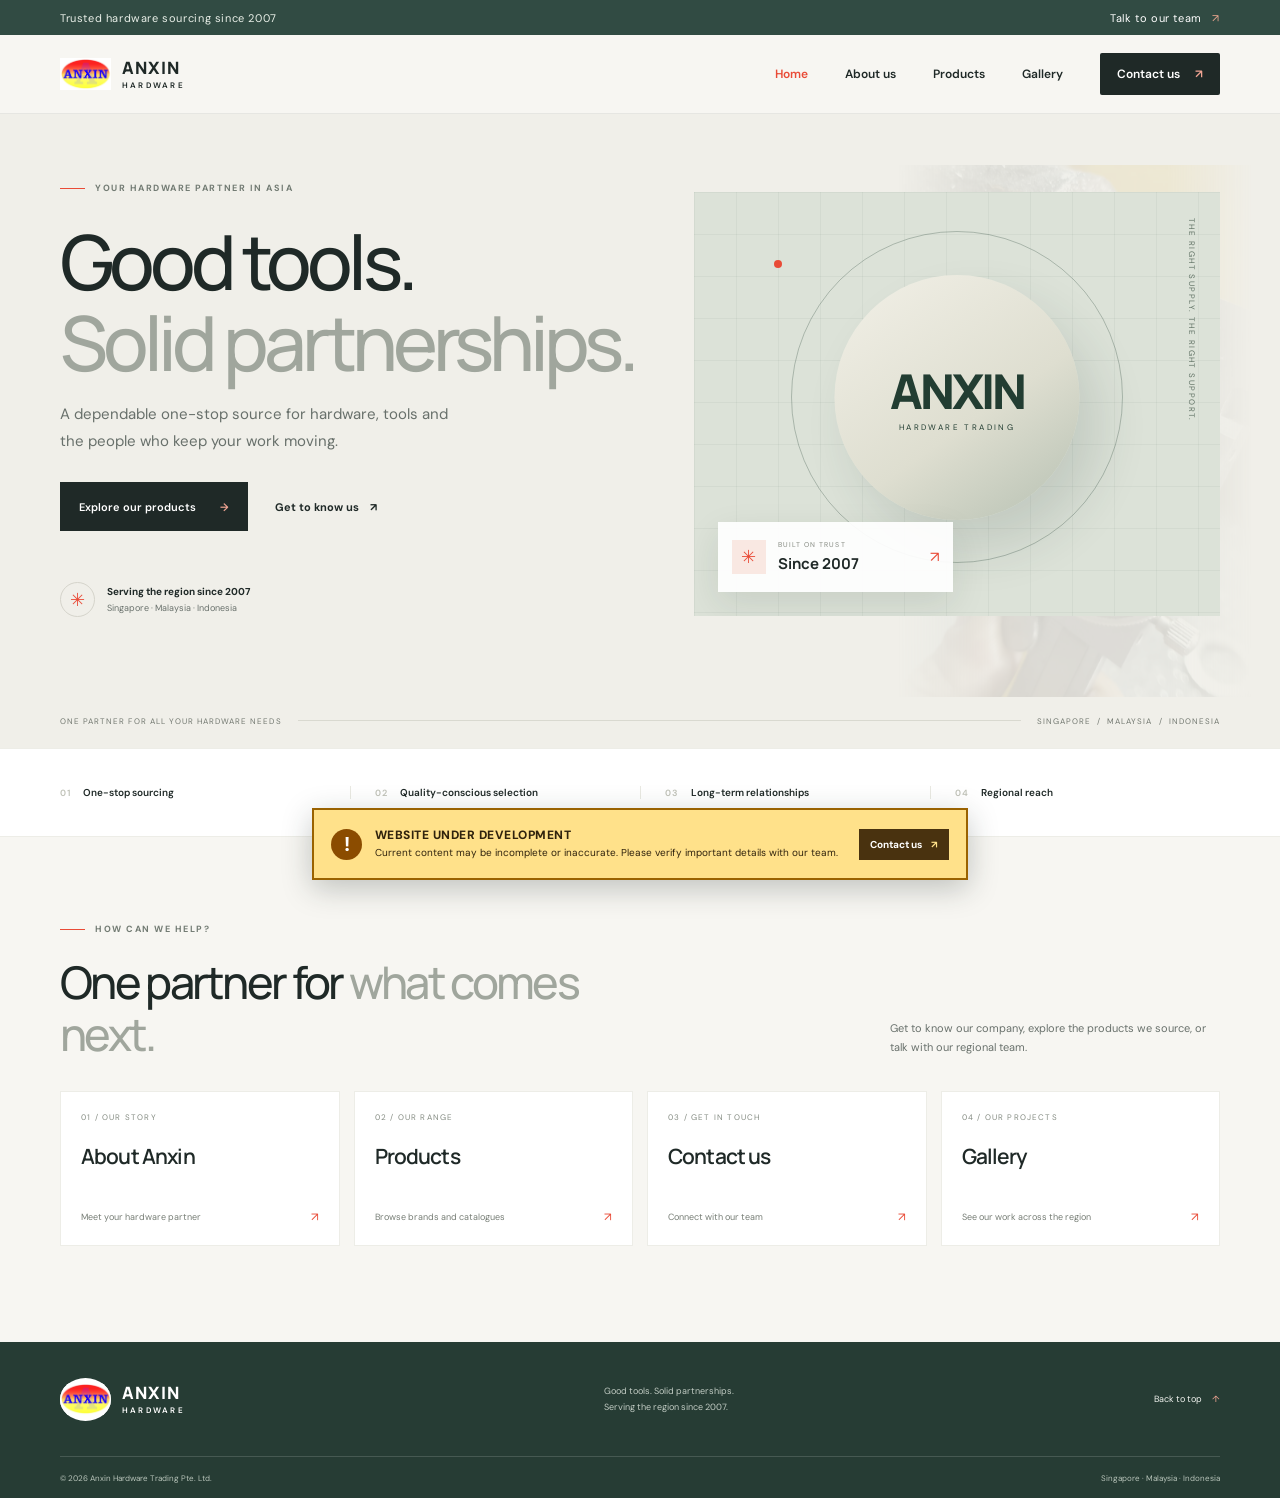
==== commit 17224f9b: "Add persistent development notice banner Co-authored-by: Copilot <223556219+Copilot@users.noreply.gi" ====
--- a/index.html
+++ b/index.html
@@ -131,6 +131,11 @@
       <span>Singapore · Malaysia · Indonesia</span>
     </div>
   </footer>
+  <aside class="development-banner" role="status" aria-label="Website development notice">
+    <span class="development-icon" aria-hidden="true">!</span>
+    <span class="development-copy"><strong>Website under development</strong><span>Current content may be incomplete or inaccurate. Please verify important details with our team.</span></span>
+    <a href="contact.html">Contact us <span aria-hidden="true">↗</span></a>
+  </aside>
   <script src="script.js"></script>
 </body>
 </html>
--- a/styles.css
+++ b/styles.css
@@ -68,6 +68,7 @@
 .gallery-project-heading { display: flex; align-items: end; justify-content: space-between; gap: 20px; margin-bottom: 21px; }
 .gallery-year { color: #898f86; font-size: 8px; font-weight: 700; letter-spacing: .17em; }
 .gallery-project-heading h2 { max-width: 780px; margin: 8px 0 0; font: 600 clamp(21px,2.7vw,30px)/1.25 var(--serif); letter-spacing: -.045em; }
+.gallery-original-caption { margin: 7px 0 0; color: #7d847b; font-size: 12px; }
 .gallery-count { flex: 0 0 auto; padding-bottom: 4px; color: #838a81; font-size: 8px; letter-spacing: .14em; }
 .gallery-grid { display: grid; grid-template-columns: repeat(3,minmax(0,1fr)); gap: 13px; }
 .gallery-photo { min-width: 0; margin: 0; overflow: hidden; background: #fff; }
@@ -213,6 +214,13 @@
 .footer-top { font-size: 9px; }
 .footer-top span { margin-left: 8px; color: #f0a493; }
 .footer-bottom { min-height: 42px; display: flex; justify-content: space-between; align-items: center; border-top: 1px solid rgba(255,255,255,.15); color: #b9c5bb; font-size: 8px; }
+.development-banner { position: fixed; z-index: 30; right: 20px; bottom: 20px; left: 20px; width: max-content; max-width: min(820px, calc(100% - 40px)); min-height: 72px; margin-inline: auto; padding: 12px 17px; display: flex; align-items: center; gap: 13px; color: #30230d; background: #ffe18a; border: 2px solid #9a6200; box-shadow: 0 8px 30px rgba(31,41,39,.26); }
+.development-icon { flex: 0 0 31px; width: 31px; height: 31px; display: grid; place-items: center; border-radius: 50%; color: #fff; background: #8b4c00; font: 800 20px/1 var(--sans); }
+.development-copy { display: flex; flex-direction: column; gap: 3px; }
+.development-copy strong { font-size: 12px; font-weight: 800; letter-spacing: .04em; text-transform: uppercase; }
+.development-copy > span { font-size: 10px; line-height: 1.45; }
+.development-banner > a { flex: 0 0 auto; margin-left: 8px; padding: 9px 11px; color: #fff; background: #49320f; font-size: 10px; font-weight: 700; }
+.development-banner > a span { margin-left: 7px; color: #ffe18a; }
 
 @media (max-width: 760px) {
   .container { width: min(100% - 40px, 560px); }
@@ -290,6 +298,11 @@
   .footer-main { min-height: 145px; flex-wrap: wrap; gap: 15px; padding-block: 22px; }
   .footer-main p { order: 3; width: 100%; }
   .footer-bottom { min-height: 48px; gap: 12px; font-size: 7px; }
+  .development-banner { right: 10px; bottom: 10px; left: 10px; width: auto; max-width: none; min-height: 66px; padding: 10px; gap: 9px; }
+  .development-icon { flex-basis: 27px; width: 27px; height: 27px; }
+  .development-copy strong { font-size: 10px; }
+  .development-copy > span { font-size: 9px; }
+  .development-banner > a { margin-left: 0; padding: 8px; font-size: 9px; }
 }
 
 @media (prefers-reduced-motion: reduce) {
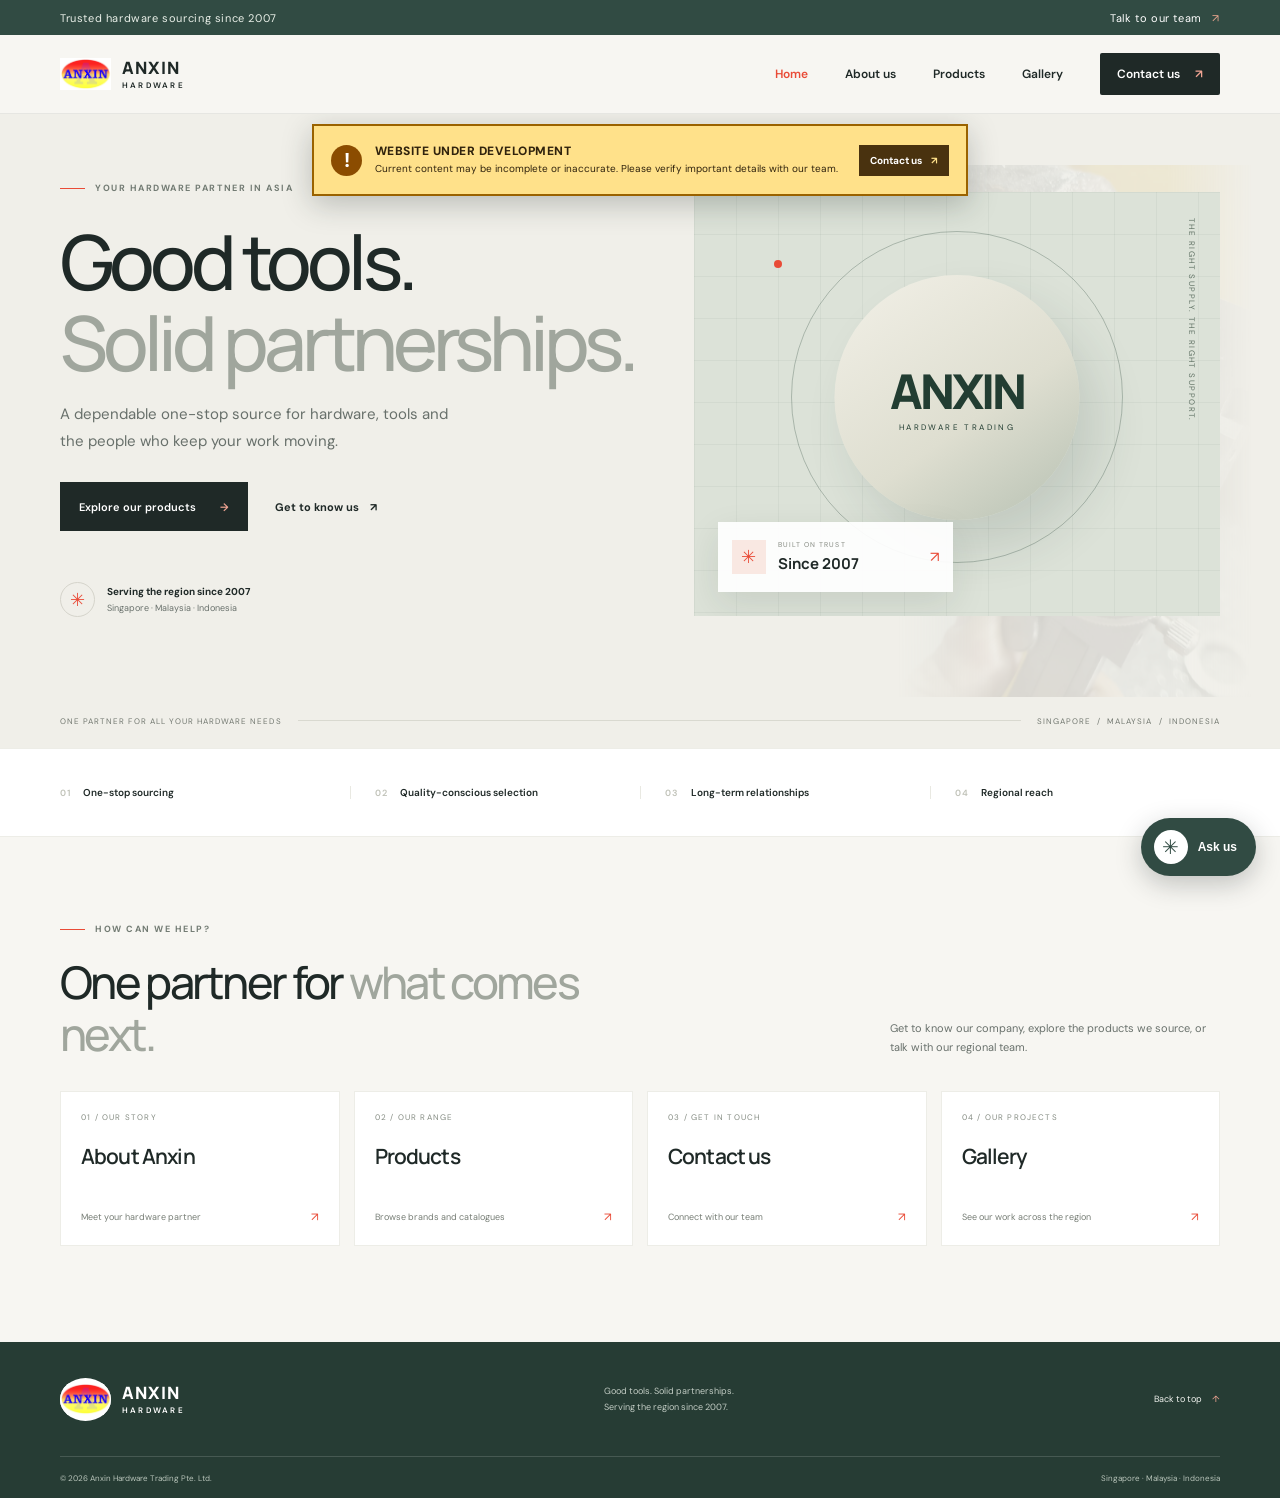
==== commit aa2ea25f: "Add customer service chatbot Co-authored-by: Copilot <223556219+Copilot@users.noreply.github.com>" ====
--- a/index.html
+++ b/index.html
@@ -136,6 +136,7 @@
     <span class="development-copy"><strong>Website under development</strong><span>Current content may be incomplete or inaccurate. Please verify important details with our team.</span></span>
     <a href="contact.html">Contact us <span aria-hidden="true">↗</span></a>
   </aside>
+  <script src="product-knowledge.js"></script>
   <script src="script.js"></script>
 </body>
 </html>
--- a/styles.css
+++ b/styles.css
@@ -21,7 +21,7 @@
 .topline-inner { height: 35px; display: flex; align-items: center; justify-content: space-between; }
 .topline a { color: #fff; }
 .topline a span { margin-left: 7px; color: #e9a58e; }
-.site-header { position: sticky; z-index: 10; top: 0; background: rgba(247,246,242,.95); backdrop-filter: blur(16px); border-bottom: 1px solid rgba(36,48,44,.08); }
+.site-header { position: sticky; z-index: 40; top: 0; background: rgba(247,246,242,.95); backdrop-filter: blur(16px); border-bottom: 1px solid rgba(36,48,44,.08); }
 .nav-wrap { height: 78px; display: flex; justify-content: space-between; align-items: center; }
 .brand { display: inline-flex; align-items: center; gap: 11px; }
 .brand img { display: block; width: 51px; height: 43px; object-fit: contain; }
@@ -214,13 +214,47 @@
 .footer-top { font-size: 9px; }
 .footer-top span { margin-left: 8px; color: #f0a493; }
 .footer-bottom { min-height: 42px; display: flex; justify-content: space-between; align-items: center; border-top: 1px solid rgba(255,255,255,.15); color: #b9c5bb; font-size: 8px; }
-.development-banner { position: fixed; z-index: 30; right: 20px; bottom: 20px; left: 20px; width: max-content; max-width: min(820px, calc(100% - 40px)); min-height: 72px; margin-inline: auto; padding: 12px 17px; display: flex; align-items: center; gap: 13px; color: #30230d; background: #ffe18a; border: 2px solid #9a6200; box-shadow: 0 8px 30px rgba(31,41,39,.26); }
+.development-banner { position: fixed; z-index: 30; top: 124px; left: 50%; transform: translateX(-50%); width: max-content; max-width: min(820px, calc(100% - 40px)); min-height: 72px; padding: 12px 17px; display: flex; align-items: center; gap: 13px; color: #30230d; background: #ffe18a; border: 2px solid #9a6200; box-shadow: 0 8px 30px rgba(31,41,39,.26); }
 .development-icon { flex: 0 0 31px; width: 31px; height: 31px; display: grid; place-items: center; border-radius: 50%; color: #fff; background: #8b4c00; font: 800 20px/1 var(--sans); }
 .development-copy { display: flex; flex-direction: column; gap: 3px; }
 .development-copy strong { font-size: 12px; font-weight: 800; letter-spacing: .04em; text-transform: uppercase; }
 .development-copy > span { font-size: 10px; line-height: 1.45; }
 .development-banner > a { flex: 0 0 auto; margin-left: 8px; padding: 9px 11px; color: #fff; background: #49320f; font-size: 10px; font-weight: 700; }
 .development-banner > a span { margin-left: 7px; color: #ffe18a; }
+
+.sr-only { position: absolute; width: 1px; height: 1px; padding: 0; margin: -1px; overflow: hidden; clip: rect(0, 0, 0, 0); white-space: nowrap; border: 0; }
+.chatbot { position: fixed; z-index: 80; right: 24px; bottom: 24px; font-family: var(--sans); }
+.chatbot-launcher { min-height: 58px; display: flex; align-items: center; gap: 10px; padding: 0 19px 0 13px; border: 0; border-radius: 999px; color: #fff; background: var(--green); box-shadow: 0 8px 26px rgba(31,41,39,.25); cursor: pointer; }
+.chatbot-launcher:hover { background: var(--ink); }
+.chatbot-launcher:focus-visible, .chatbot button:focus-visible, .chatbot a:focus-visible, .chatbot input:focus-visible { outline: 3px solid #e94b37; outline-offset: 3px; }
+.chatbot-launcher-icon { width: 34px; height: 34px; display: grid; place-items: center; border-radius: 50%; color: var(--green); background: #fff; font-size: 20px; }
+.chatbot-launcher-label { font-size: 12px; font-weight: 700; }
+.chatbot-panel { position: absolute; right: 0; bottom: 72px; width: min(390px, calc(100vw - 32px)); height: min(590px, calc(100dvh - 120px)); min-height: min(340px, calc(100dvh - 120px)); display: flex; flex-direction: column; overflow: hidden; border: 1px solid rgba(31,41,39,.12); border-radius: 12px; background: var(--paper); box-shadow: 0 18px 55px rgba(31,41,39,.24); }
+.chatbot-panel[hidden] { display: none; }
+.chatbot-header { flex: 0 0 auto; display: flex; align-items: center; gap: 11px; padding: 16px; color: #fff; background: var(--green); }
+.chatbot-avatar { flex: 0 0 38px; width: 38px; height: 38px; display: grid; place-items: center; border-radius: 50%; color: var(--green); background: #fff; font: 800 19px var(--serif); }
+.chatbot-heading { min-width: 0; display: flex; flex: 1; flex-direction: column; gap: 4px; }
+.chatbot-heading strong { font-size: 12px; line-height: 1.35; }
+.chatbot-heading small { color: #d0d9d2; font-size: 10px; }
+.chatbot-close { width: 35px; height: 35px; flex: 0 0 35px; border: 0; border-radius: 50%; color: #fff; background: transparent; font-size: 25px; cursor: pointer; }
+.chatbot-close:hover { background: rgba(255,255,255,.12); }
+.chatbot-disclaimer { flex: 0 0 auto; padding: 10px 15px; color: #51452d; background: #fff3d0; font-size: 10px; line-height: 1.55; }
+.chatbot-messages { flex: 1 1 auto; min-height: 0; display: flex; flex-direction: column; gap: 11px; overflow-y: auto; padding: 15px; overscroll-behavior: contain; }
+.chatbot-message { max-width: 92%; padding: 11px 12px; border-radius: 10px; background: #fff; box-shadow: 0 1px 3px rgba(31,41,39,.07); }
+.chatbot-message p { margin: 0; color: var(--ink); font-size: 12px; line-height: 1.65; white-space: pre-wrap; overflow-wrap: anywhere; }
+.chatbot-message-user { align-self: flex-end; background: #e5ece6; }
+.chatbot-source { display: inline-block; margin-top: 8px; color: #375b4d; font-size: 10px; font-weight: 700; line-height: 1.5; text-decoration: underline; text-underline-offset: 2px; }
+.chatbot-suggestions { display: flex; flex-wrap: wrap; gap: 7px; }
+.chatbot-suggestion { padding: 8px 10px; border: 1px solid #d8dfd8; border-radius: 18px; color: var(--green); background: #fff; font: 600 10px/1.4 var(--sans); text-align: left; cursor: pointer; }
+.chatbot-suggestion:hover { border-color: var(--green); background: #eff3ef; }
+.chatbot-form { flex: 0 0 auto; display: flex; gap: 8px; padding: 12px; border-top: 1px solid var(--line); background: #fff; }
+.chatbot-form input { min-width: 0; flex: 1; height: 42px; padding: 0 11px; border: 1px solid #d9dcd5; border-radius: 5px; color: var(--ink); background: #fff; font: 12px var(--sans); }
+.chatbot-form input::placeholder { color: #828980; }
+.chatbot-form button { flex: 0 0 auto; padding: 0 14px; border: 0; border-radius: 5px; color: #fff; background: var(--green); font: 700 11px var(--sans); cursor: pointer; }
+.chatbot-form button:hover { background: var(--ink); }
+.chatbot-form button span { margin-left: 4px; color: #f0a493; }
+.chatbot-contact { flex: 0 0 auto; margin: 0; padding: 0 13px 12px; color: var(--muted); background: #fff; font-size: 10px; }
+.chatbot-contact a { color: var(--green); font-weight: 700; text-decoration: underline; text-underline-offset: 2px; }
 
 @media (max-width: 760px) {
   .container { width: min(100% - 40px, 560px); }
@@ -298,11 +332,14 @@
   .footer-main { min-height: 145px; flex-wrap: wrap; gap: 15px; padding-block: 22px; }
   .footer-main p { order: 3; width: 100%; }
   .footer-bottom { min-height: 48px; gap: 12px; font-size: 7px; }
-  .development-banner { right: 10px; bottom: 10px; left: 10px; width: auto; max-width: none; min-height: 66px; padding: 10px; gap: 9px; }
+  .development-banner { top: 112px; width: calc(100% - 20px); max-width: 820px; min-height: 66px; padding: 10px; gap: 9px; }
   .development-icon { flex-basis: 27px; width: 27px; height: 27px; }
   .development-copy strong { font-size: 10px; }
   .development-copy > span { font-size: 9px; }
   .development-banner > a { margin-left: 0; padding: 8px; font-size: 9px; }
+  .chatbot { right: 14px; bottom: 14px; }
+  .chatbot-launcher { min-height: 54px; padding-inline: 11px 16px; }
+  .chatbot-panel { bottom: 65px; width: min(390px, calc(100vw - 28px)); height: min(590px, calc(100dvh - 96px)); min-height: min(340px, calc(100dvh - 96px)); }
 }
 
 @media (prefers-reduced-motion: reduce) {
